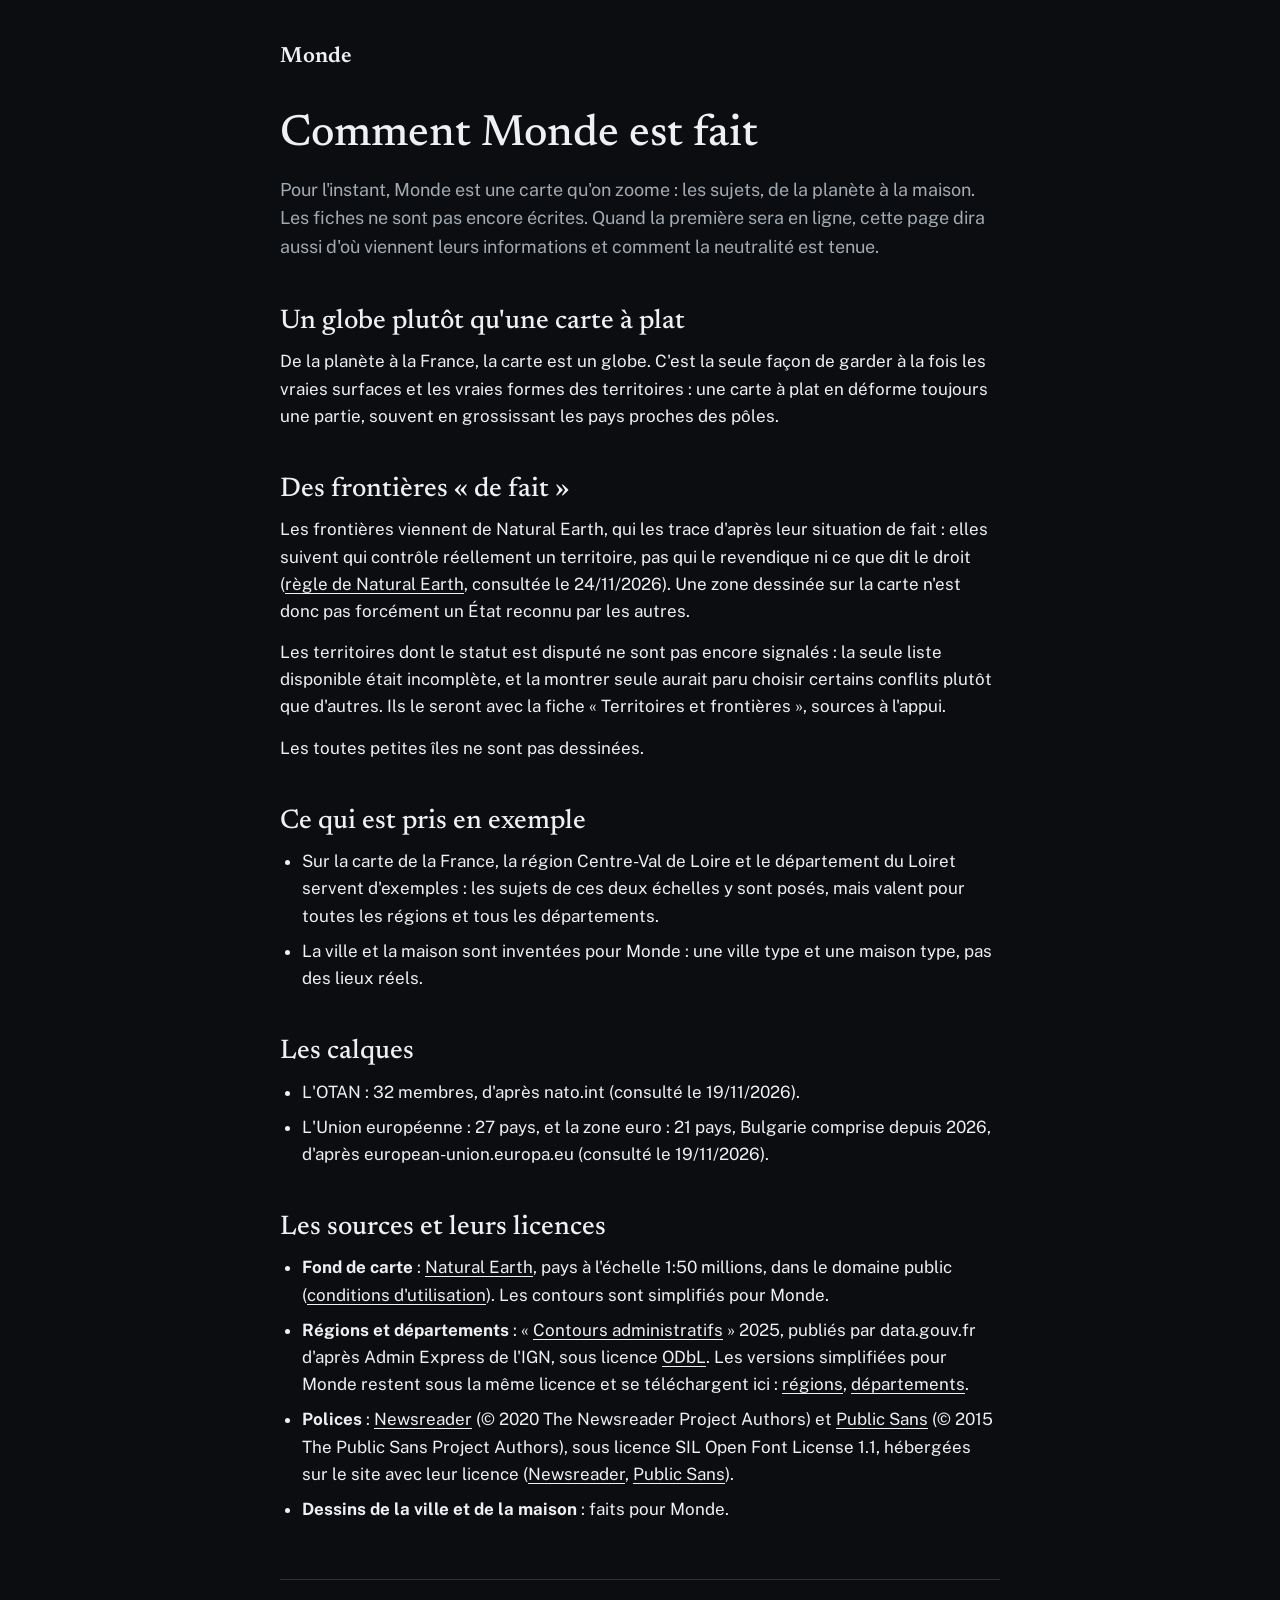
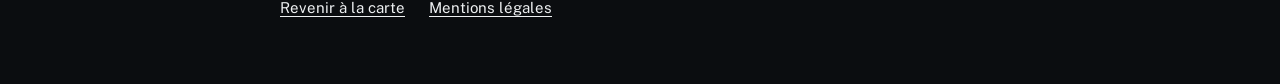
==== comment-monde-est-fait.html @ 024f4465 "Bouton « ? », « Tourner » sous le globe, sans l'encadré de la vue Le « ? » de la barre du haut mène " ====
<!doctype html>
<html lang="fr">
<head>
<meta charset="utf-8">
<meta name="viewport" content="width=device-width, initial-scale=1">
<title>Comment Monde est fait · Monde</title>
<meta name="description" content="D'où viennent les cartes de Monde, ce qu'elles montrent et ce qu'elles ne montrent pas encore, et les licences de leurs sources.">
<link rel="icon" href="site/icone-32.png" sizes="32x32" type="image/png">
<link rel="icon" href="site/icone.svg" type="image/svg+xml">
<link rel="apple-touch-icon" href="site/icone-180.png">
<link rel="stylesheet" href="site/styles.css">
</head>
<body>
<main class="page">
<a class="marque-page" href="./">Monde</a>
<h1>Comment Monde est fait</h1>
<p class="chapeau">Pour l'instant, Monde est une carte qu'on zoome : les sujets, de la planète à la maison. Les fiches ne sont pas encore écrites. Quand la première sera en ligne, cette page dira aussi d'où viennent leurs informations et comment la neutralité est tenue.</p>

<h2>Un globe plutôt qu'une carte à plat</h2>
<p>De la planète à la France, la carte est un globe. C'est la seule façon de garder à la fois les vraies surfaces et les vraies formes des territoires : une carte à plat en déforme toujours une partie, souvent en grossissant les pays proches des pôles.</p>

<h2>Des frontières « de fait »</h2>
<p>Les frontières viennent de Natural Earth, qui les trace d'après leur situation de fait : elles suivent qui contrôle réellement un territoire, pas qui le revendique ni ce que dit le droit (<a href="https://www.naturalearthdata.com/about/disputed-boundaries-policy/">règle de Natural Earth</a>, consultée le 24/11/2026). Une zone dessinée sur la carte n'est donc pas forcément un État reconnu par les autres.</p>
<p>Les territoires dont le statut est disputé ne sont pas encore signalés : la seule liste disponible était incomplète, et la montrer seule aurait paru choisir certains conflits plutôt que d'autres. Ils le seront avec la fiche « Territoires et frontières », sources à l'appui.</p>
<p>Les toutes petites îles ne sont pas dessinées.</p>

<h2>Ce qui est pris en exemple</h2>
<ul>
<li>Sur la carte de la France, la région Centre-Val de Loire et le département du Loiret servent d'exemples : les sujets de ces deux échelles y sont posés, mais valent pour toutes les régions et tous les départements.</li>
<li>La ville et la maison sont inventées pour Monde : une ville type et une maison type, pas des lieux réels.</li>
</ul>

<h2>Les calques</h2>
<ul>
<li>L'OTAN : 32 membres, d'après nato.int (consulté le 19/11/2026).</li>
<li>L'Union européenne : 27 pays, et la zone euro : 21 pays, Bulgarie comprise depuis 2026, d'après european-union.europa.eu (consulté le 19/11/2026).</li>
</ul>

<h2>Les sources et leurs licences</h2>
<ul>
<li><b>Fond de carte</b> : <a href="https://www.naturalearthdata.com/">Natural Earth</a>, pays à l'échelle 1:50 millions, dans le domaine public (<a href="https://www.naturalearthdata.com/about/terms-of-use/">conditions d'utilisation</a>). Les contours sont simplifiés pour Monde.</li>
<li><b>Régions et départements</b> : « <a href="https://www.data.gouv.fr/fr/datasets/contours-administratifs/">Contours administratifs</a> » 2025, publiés par data.gouv.fr d'après Admin Express de l'IGN, sous licence <a href="https://opendatacommons.org/licenses/odbl/1-0/">ODbL</a>. Les versions simplifiées pour Monde restent sous la même licence et se téléchargent ici : <a href="site/donnees/regions.json">régions</a>, <a href="site/donnees/departements.json">départements</a>.</li>
<li><b>Polices</b> : <a href="https://github.com/productiontype/Newsreader">Newsreader</a> (© 2020 The Newsreader Project Authors) et <a href="https://github.com/uswds/public-sans">Public Sans</a> (© 2015 The Public Sans Project Authors), sous licence SIL Open Font License 1.1, hébergées sur le site avec leur licence (<a href="site/polices/OFL-newsreader.txt">Newsreader</a>, <a href="site/polices/OFL-public-sans.txt">Public Sans</a>).</li>
<li><b>Dessins de la ville et de la maison</b> : faits pour Monde.</li>
</ul>

<footer>
<a href="./">Revenir à la carte</a>
<a href="mentions-legales.html">Mentions légales</a>
</footer>
</main>
</body>
</html>
---- site/styles.css ----
/* Monde : charte propre (choisie le 19/11/2026). L'interface en noir et blanc, la couleur vient de la carte.
   Titres en Newsreader, texte en Public Sans. La carte est dessinée sur 1280 x 800, agrandie ou réduite à la fenêtre ;
   la scène, elle, couvre toute la fenêtre (24/11/2026) : les barres collent aux bords et la carte déborde du cadre.
   --dx et --dy (posés par accueil.js) : la marge entre le cadre de 1280 x 800, centré, et les bords de la fenêtre. */

/* Les polices, hébergées dans site/polices/ (licence OFL, outils/site/telecharger-polices.sh) : des polices variables,
   un fichier par alphabet couvre toutes les graisses. Le fichier « latin-ext » ne se charge que si une page en a besoin. */
@font-face { font-family: "Newsreader"; font-style: normal; font-weight: 400 600; font-display: swap;
  src: url("polices/newsreader-latin.woff2") format("woff2");
  unicode-range: U+0000-00FF, U+0131, U+0152-0153, U+02BB-02BC, U+02C6, U+02DA, U+02DC, U+0304, U+0308, U+0329, U+2000-206F, U+20AC, U+2122, U+2191, U+2193, U+2212, U+2215, U+FEFF, U+FFFD; }
@font-face { font-family: "Newsreader"; font-style: normal; font-weight: 400 600; font-display: swap;
  src: url("polices/newsreader-latin-ext.woff2") format("woff2");
  unicode-range: U+0100-02BA, U+02BD-02C5, U+02C7-02CC, U+02CE-02D7, U+02DD-02FF, U+0304, U+0308, U+0329, U+1D00-1DBF, U+1E00-1E9F, U+1EF2-1EFF, U+2020, U+20A0-20AB, U+20AD-20C4, U+2113, U+2C60-2C7F, U+A720-A7FF; }
@font-face { font-family: "Public Sans"; font-style: normal; font-weight: 400 700; font-display: swap;
  src: url("polices/public-sans-latin.woff2") format("woff2");
  unicode-range: U+0000-00FF, U+0131, U+0152-0153, U+02BB-02BC, U+02C6, U+02DA, U+02DC, U+0304, U+0308, U+0329, U+2000-206F, U+20AC, U+2122, U+2191, U+2193, U+2212, U+2215, U+FEFF, U+FFFD; }
@font-face { font-family: "Public Sans"; font-style: normal; font-weight: 400 700; font-display: swap;
  src: url("polices/public-sans-latin-ext.woff2") format("woff2");
  unicode-range: U+0100-02BA, U+02BD-02C5, U+02C7-02CC, U+02CE-02D7, U+02DD-02FF, U+0304, U+0308, U+0329, U+1D00-1DBF, U+1E00-1E9F, U+1EF2-1EFF, U+2020, U+20A0-20AB, U+20AD-20C4, U+2113, U+2C60-2C7F, U+A720-A7FF; }

:root {
  --fond: #0b0d10; --surface: #16191d; --releve: #23272c; --encre: #eef0f2; --encre-2: #a3aab2; --filet: #2c3137;
  --accent: #eef0f2; --choix: #f2d77e;
  --ombre: 0 1px 2px rgb(0 0 0 / .35), 0 8px 22px rgb(0 0 0 / .3);
  --sans: "Public Sans", system-ui, sans-serif; --titre: "Newsreader", Georgia, serif;
  color-scheme: dark;
}
html, body { margin: 0; background: var(--fond); color: var(--encre); font-family: var(--sans); }
a { color: inherit; }
[hidden] { display: none !important; }
:focus-visible { outline: 2px solid var(--choix); outline-offset: 2px; }
.cache-ecran { position: absolute; width: 1px; height: 1px; overflow: hidden; clip-path: inset(50%); white-space: nowrap; }

/* ---- Sans JavaScript : les sujets en liste ---- */
.sommaire { max-width: 760px; margin: 0 auto; padding: 48px 24px 64px; line-height: 1.55; }
.sommaire .marque { font-family: var(--titre); font-size: 22px; font-weight: 600; margin: 0 0 24px; }
.sommaire h1 { font-family: var(--titre); font-weight: 500; font-size: 44px; line-height: 1.1; margin: 0 0 12px; }
.sommaire h2 { font-family: var(--titre); font-weight: 500; font-size: 28px; margin: 40px 0 8px; }
.sommaire header p, .sommaire footer { color: var(--encre-2); }
.sommaire ul { margin: 0; padding-left: 20px; }
.sommaire footer { margin-top: 48px; font-size: 14px; }
.sommaire footer a { color: var(--encre); }
html.carte .sommaire { display: none; }

/* ---- Les pages de texte : « Comment Monde est fait », mentions légales ---- */
.page { max-width: 720px; margin: 0 auto; padding: 40px 24px 64px; line-height: 1.6; font-size: 17px; }
.page .marque-page { display: inline-block; font-family: var(--titre); font-size: 22px; font-weight: 600; text-decoration: none; margin: 0 0 36px; }
.page h1 { font-family: var(--titre); font-weight: 500; font-size: 44px; line-height: 1.1; margin: 0 0 16px; }
.page h2 { font-family: var(--titre); font-weight: 500; font-size: 27px; line-height: 1.2; margin: 44px 0 10px; }
.page p, .page ul { margin: 0 0 14px; }
.page ul { padding-left: 22px; }
.page li { margin-bottom: 8px; }
.page .chapeau { color: var(--encre-2); font-size: 18px; }
.page .petit { color: var(--encre-2); font-size: 15px; }
.page a { text-underline-offset: 3px; }
.page footer { margin-top: 56px; padding-top: 16px; border-top: 1px solid var(--filet); display: flex; gap: 24px; flex-wrap: wrap; font-size: 15px; }

/* « ? » au bout de la barre du haut, et son petit menu : « Comment Monde est fait », mentions légales */
.aide-boite { position: relative; display: flex; }
.cap .aide { width: 38px; padding: 0; justify-content: center; font-size: 16px; font-weight: 700; }
.menu-aide { position: absolute; top: calc(100% + 12px); right: -5px; width: max-content; display: flex; flex-direction: column; gap: 2px; padding: 6px; background: var(--surface); border-radius: 12px; box-shadow: var(--ombre); }
html.carte, html.carte body { height: 100%; overflow: hidden; }

/* ---- La scène ---- */
.scene { position: fixed; left: 50%; top: 50%; width: var(--w, 1280px); height: var(--h, 800px); overflow: hidden; background: var(--fond);
  transform: translate(-50%, -50%) scale(var(--s, 1)); }
/* un palier : le cadre de 1280 x 800 au centre de la scène ; ce qui doit coller aux bords retire --dx ou --dy */
.couche { position: absolute; left: var(--dx, 0px); top: var(--dy, 0px); width: 1280px; height: 800px; transform-origin: 50% 50%; }
.scene button { font-family: var(--sans); }
.scene svg.carte { position: absolute; left: 0; top: 0; width: 1280px; height: 800px; overflow: visible; }
.scene svg.carte.glisse { cursor: grab; touch-action: none; user-select: none; }
.scene svg.carte.glisse:active { cursor: grabbing; }
.chargement { position: absolute; left: 50%; top: 50%; transform: translate(-50%, -50%); color: var(--encre-2); font-size: 14px; }
.titre-scene { position: absolute; left: 0; right: 0; bottom: 32px; display: flex; flex-direction: column; align-items: center; gap: 8px; pointer-events: none; }
.titre-scene h1 { margin: 0; font-family: var(--titre); font-size: 52px; line-height: 1; font-weight: 500; letter-spacing: -0.01em; }
.titre-scene p { margin: 0; font-size: 14px; color: var(--encre-2); }

/* Le haut de l'écran */
.cap { position: absolute; top: 18px; width: max-content; display: flex; gap: 2px; align-items: center; padding: 5px; background: var(--surface); border-radius: 12px; box-shadow: var(--ombre); z-index: 5; }
.cap a, .cap button, .cap span { display: inline-flex; align-items: center; min-height: 38px; padding: 0 13px; white-space: nowrap; border: 0; border-radius: 8px; background: none; color: var(--encre); font-size: 14px; text-decoration: none; cursor: pointer; }
.cap a:hover, .cap button:hover { background: var(--releve); }
.cap .logo { font-family: var(--titre); font-size: 21px; font-weight: 600; }
.capbtn { position: absolute; top: 18px; right: 24px; min-height: 48px; padding: 0 16px; border: 0; border-radius: 12px; background: var(--surface); color: var(--encre); font-size: 14px; font-weight: 600; box-shadow: var(--ombre); cursor: pointer; z-index: 5; }
.capbtn:hover { background: var(--releve); }

/* La réglette des échelles */
.ech { position: absolute; left: 24px; top: 50%; transform: translateY(-50%); background: var(--surface); border-radius: 12px; padding: 10px; display: flex; flex-direction: column; gap: 6px; box-shadow: var(--ombre); z-index: 5; }
.zb { width: 44px; height: 44px; border-radius: 8px; border: 1px solid var(--filet); background: var(--releve); color: var(--encre); font-size: 22px; font-weight: 600; cursor: pointer; }
.zb:disabled { opacity: .35; cursor: default; }
.rail { position: relative; display: flex; flex-direction: column; padding: 4px 0; }
.rail::before { content: ""; position: absolute; left: 21px; top: 18px; bottom: 18px; width: 1px; background: var(--encre-2); }
.st { position: relative; display: flex; align-items: center; gap: 12px; min-height: 38px; padding-right: 10px; font-size: 14px; text-decoration: none; color: var(--encre-2); }
.st:hover { color: var(--encre); }
.st .o { width: 9px; height: 9px; border-radius: 50%; border: 1.5px solid var(--encre-2); background: var(--surface); margin-left: 16px; box-sizing: content-box; }
.st.on { color: var(--encre); font-weight: 700; }
.st.on .o { background: var(--accent); border-color: var(--accent); box-shadow: 0 0 0 4px rgb(238 240 242 / .18); }

/* Les étiquettes posées sur la carte */
.pin { position: absolute; display: flex; align-items: center; gap: 8px; min-height: 44px; padding: 0; border: 0; background: none; color: var(--encre); text-decoration: none; transform: translate(-8px, -50%); transition: opacity .15s; cursor: pointer; }
.pin .pt { width: 16px; height: 16px; border-radius: 50%; background: var(--encre); border: 4px solid var(--fond); box-sizing: border-box; flex: none; }
.pin .lb { padding: 6px 11px; border-radius: 8px; background: rgb(11 13 16 / .86); font-size: 14px; font-weight: 600; white-space: nowrap; }
.pin.gauche { flex-direction: row-reverse; transform: translate(calc(-100% + 8px), -50%); }
.pin.actif .lb { background: var(--choix); color: #14171b; }
.pin.petit { gap: 6px; transform: translate(-7px, -50%); }
.pin.petit.gauche { transform: translate(calc(-100% + 7px), -50%); }
.pin.petit .pt { width: 14px; height: 14px; border-width: 3px; }
.pin.petit .lb { padding: 5px 9px; font-size: 13.5px; }
/* les mots « Région » et « Département » posés sur les exemples, sans point, dans la couleur de leur zone */
.marque { position: absolute; transform: translate(-50%, -50%); min-height: 32px; padding: 0 12px; border: 1.5px solid #14171b; border-radius: 8px; color: #14171b; font-size: 14px; font-weight: 700; white-space: nowrap; box-shadow: 0 2px 8px rgb(0 0 0 / .35); cursor: pointer; transition: opacity .15s; }
.marque-region { background: #b9c8cf; }
.marque-departement { background: #e2d39f; }
.marque:hover { filter: brightness(1.08); }
.orb { position: absolute; display: flex; align-items: center; gap: 10px; min-height: 40px; padding: 0; border: 0; background: none; color: var(--encre); font-size: 14.5px; text-decoration: none; cursor: pointer; }
.orb .pt { width: 24px; height: 1px; background: var(--encre-2); flex: none; }
.orb .lb { padding: 6px 0; white-space: nowrap; }
.orb:hover .lb { text-decoration: underline; text-underline-offset: 4px; }
.orb.droite { flex-direction: row-reverse; transform: translateX(-100%); }
.bulle { position: absolute; padding: 6px 10px; border-radius: 8px; background: var(--surface); color: var(--encre); font-size: 13.5px; font-weight: 600; white-space: nowrap; pointer-events: none; box-shadow: var(--ombre); }

/* La carte d'un pays, d'un lieu ou d'un objet */
.fiche { position: absolute; width: 270px; box-sizing: border-box; background: var(--surface); border-radius: 12px; padding: 14px 16px 12px; box-shadow: var(--ombre); display: flex; flex-direction: column; gap: 6px; font-size: 14px; line-height: 1.45; z-index: 3; }
.fiche .t { font-family: var(--titre); font-size: 21px; font-weight: 600; padding-right: 36px; line-height: 1.2; }
.fiche .petit { color: var(--encre-2); font-size: 13px; }
.lien { display: block; width: 100%; padding: 7px 0; border: 0; border-top: 1px solid var(--filet); background: none; color: var(--encre); font-size: 14px; font-weight: 600; line-height: 1.4; text-align: left; text-decoration: none; cursor: pointer; }
.lien:hover { text-decoration: underline; text-underline-offset: 3px; }
.fermer { position: absolute; top: 4px; right: 4px; width: 44px; height: 44px; border: 0; background: none; color: var(--encre-2); display: inline-flex; align-items: center; justify-content: center; cursor: pointer; }
.fermer:hover { color: var(--encre); }

/* Les boîtes du bas et des côtés */
.bas { position: absolute; left: calc(214px - var(--dx, 0px)); bottom: calc(22px - var(--dy, 0px)); max-width: 330px; display: flex; flex-direction: column; gap: 12px; z-index: 2; }
.bas.haut { bottom: auto; top: calc(84px - var(--dy, 0px)); max-width: 440px; background: rgb(22 25 29 / .92); padding: 14px 16px; border-radius: 12px; box-shadow: var(--ombre); }
.calques { display: flex; gap: 8px; flex-wrap: wrap; align-items: center; font-size: 14px; }
.calques button { min-height: 40px; padding: 0 14px; border-radius: 8px; border: 1px solid var(--filet); background: var(--surface); color: var(--encre); font-size: 14px; cursor: pointer; }
.calques button.on { background: var(--encre); border-color: var(--encre); color: var(--fond); font-weight: 600; }
.calques .ensuite { color: var(--encre-2); }
.legende { display: flex; flex-direction: column; gap: 8px; font-size: 13px; color: var(--encre-2); }
.legende span { display: inline-flex; align-items: center; gap: 8px; }
.vue { position: absolute; right: calc(24px - var(--dx, 0px)); bottom: calc(24px - var(--dy, 0px)); width: 250px; margin: 0; font-size: 13px; line-height: 1.5; color: var(--encre-2); z-index: 2; }
.vue.boite { background: rgb(22 25 29 / .92); padding: 12px 14px; border-radius: 12px; box-shadow: var(--ombre); }
.vue p { margin: 0; }
.vue .source { font-size: 12px; }
.vue .legende { margin-bottom: 12px; padding-bottom: 12px; border-bottom: 1px solid var(--filet); }
.vue b, .boite-plan b { color: var(--encre); }
/* « Tourner » : centré sous le globe (left et top posés par globe.js) */
.tour { position: absolute; transform: translateX(-50%); display: flex; gap: 4px; align-items: center; padding: 4px; background: var(--surface); border-radius: 10px; box-shadow: var(--ombre); z-index: 2; }
.tour span { font-size: 12.5px; color: var(--encre-2); padding: 0 4px 0 6px; }
.tour svg { width: 16px; height: 16px; }
.tour button { width: 32px; height: 32px; border-radius: 7px; border: 1px solid var(--filet); background: var(--releve); color: var(--encre); display: inline-flex; align-items: center; justify-content: center; padding: 0; cursor: pointer; }
.om { position: absolute; left: calc(196px - var(--dx, 0px)); bottom: calc(22px - var(--dy, 0px)); width: 470px; box-sizing: border-box; background: rgb(22 25 29 / .94); padding: 14px 16px; border-radius: 12px; box-shadow: var(--ombre); display: flex; flex-direction: column; gap: 10px; z-index: 3; }
.om .t { font-family: var(--titre); font-size: 19px; font-weight: 600; }
.om-grille { display: grid; grid-template-columns: repeat(3, 1fr); gap: 6px; }
.om button { min-height: 40px; padding: 0 10px; border-radius: 8px; border: 1px solid var(--filet); background: var(--releve); color: var(--encre); font-size: 13px; text-align: left; cursor: pointer; }
.boite-plan { position: absolute; box-sizing: border-box; background: rgb(22 25 29 / .92); padding: 14px 16px; border-radius: 12px; box-shadow: var(--ombre); display: flex; flex-direction: column; gap: 6px; font-size: 13px; line-height: 1.5; color: var(--encre-2); z-index: 2; }
.boite-plan .t { font-family: var(--titre); font-size: 19px; font-weight: 600; }

/* Les panneaux : la liste des sujets d'une échelle, une fiche */
.pan { position: absolute; right: 24px; top: 78px; width: 320px; max-height: calc(100% - 102px); overflow: auto; background: var(--surface); border-radius: 12px; padding: 20px; box-sizing: border-box; display: flex; flex-direction: column; box-shadow: var(--ombre); z-index: 6; }
.pan .petit { font-size: 13px; color: var(--encre-2); }
.pan .t { font-family: var(--titre); font-size: 26px; font-weight: 500; margin: 2px 0 10px; }
.pan .lien { font-size: 14.5px; font-weight: 400; padding: 7px 0; }
.panneau { position: absolute; right: 24px; top: 78px; bottom: 24px; width: 440px; overflow: auto; background: var(--surface); border-radius: 12px; padding: 28px 28px 24px; box-sizing: border-box; box-shadow: var(--ombre); z-index: 7; display: flex; flex-direction: column; gap: 12px; line-height: 1.55; }
.panneau .petit { font-size: 13px; color: var(--encre-2); }
.panneau h2 { margin: 0; padding-right: 36px; font-family: var(--titre); font-size: 32px; line-height: 1.15; font-weight: 500; }
.panneau p { margin: 0; color: var(--encre-2); }
.panneau .retour { align-self: flex-start; min-height: 40px; padding: 0 12px; border: 1px solid var(--filet); border-radius: 8px; background: var(--releve); color: var(--encre); font-size: 14px; cursor: pointer; }

/* La carte des pays (paliers du monde au département) */
.pays { fill: #a9b08c; stroke: #6c7355; stroke-width: .6; stroke-linejoin: round; cursor: pointer; }
.pays:hover { fill: #c4caa6; }
.pays.membre { fill: #9db8c9; }
.pays.membre:hover { fill: #b6cad7; }
.pays.glace { fill: #e3e7ea; stroke: #aeb6bc; }
.pays.glace:hover { fill: #f2f4f5; }
.pays.choisi, .pays.choisi:hover { fill: #e2d39f; }
.pays.socle { stroke: #a9b08c; stroke-width: 8; pointer-events: none; }
/* La France : les départements en trait fin, les régions en trait épais ; la région et le département pris en exemple */
.zone { fill: #c9cdab; stroke: #7d8466; stroke-width: .7; stroke-linejoin: round; cursor: pointer; }
.zone:hover { fill: #dde0c4; }
.zone.dans-exemple { fill: #b9c8cf; }
.zone.dans-exemple:hover { fill: #cbd7dc; }
.zone.exemple { fill: #e2d39f; }
.zone.exemple:hover { fill: #ecdfb2; }
.zone.choisi, .zone.choisi:hover { fill: #f0dc95; }
.region { fill: none; stroke: #3d4230; stroke-width: 2.2; stroke-linejoin: round; pointer-events: none; }
.region.exemple { stroke: #14171b; stroke-width: 3; }
.trait-choisi { fill: none; stroke: #ffffff; stroke-width: 1.8; stroke-linejoin: round; pointer-events: none; }

/* La ville et la maison */
.lieu { fill: var(--choix); fill-opacity: 0; stroke: none; cursor: pointer; pointer-events: all; }
.lieu:hover { fill-opacity: .25; }
.lieu.choisi { fill-opacity: .4; stroke: var(--choix); stroke-width: 2.5; }
.lieu.batiment { fill: #e6dfc0; fill-opacity: 1; stroke: #14171b; stroke-width: 1.5; }
.lieu.batiment:hover { fill: #fff6d8; }
.lieu.batiment.choisi { fill: var(--choix); }

@media (prefers-reduced-motion: reduce) {
  .pin { transition: none; }
}
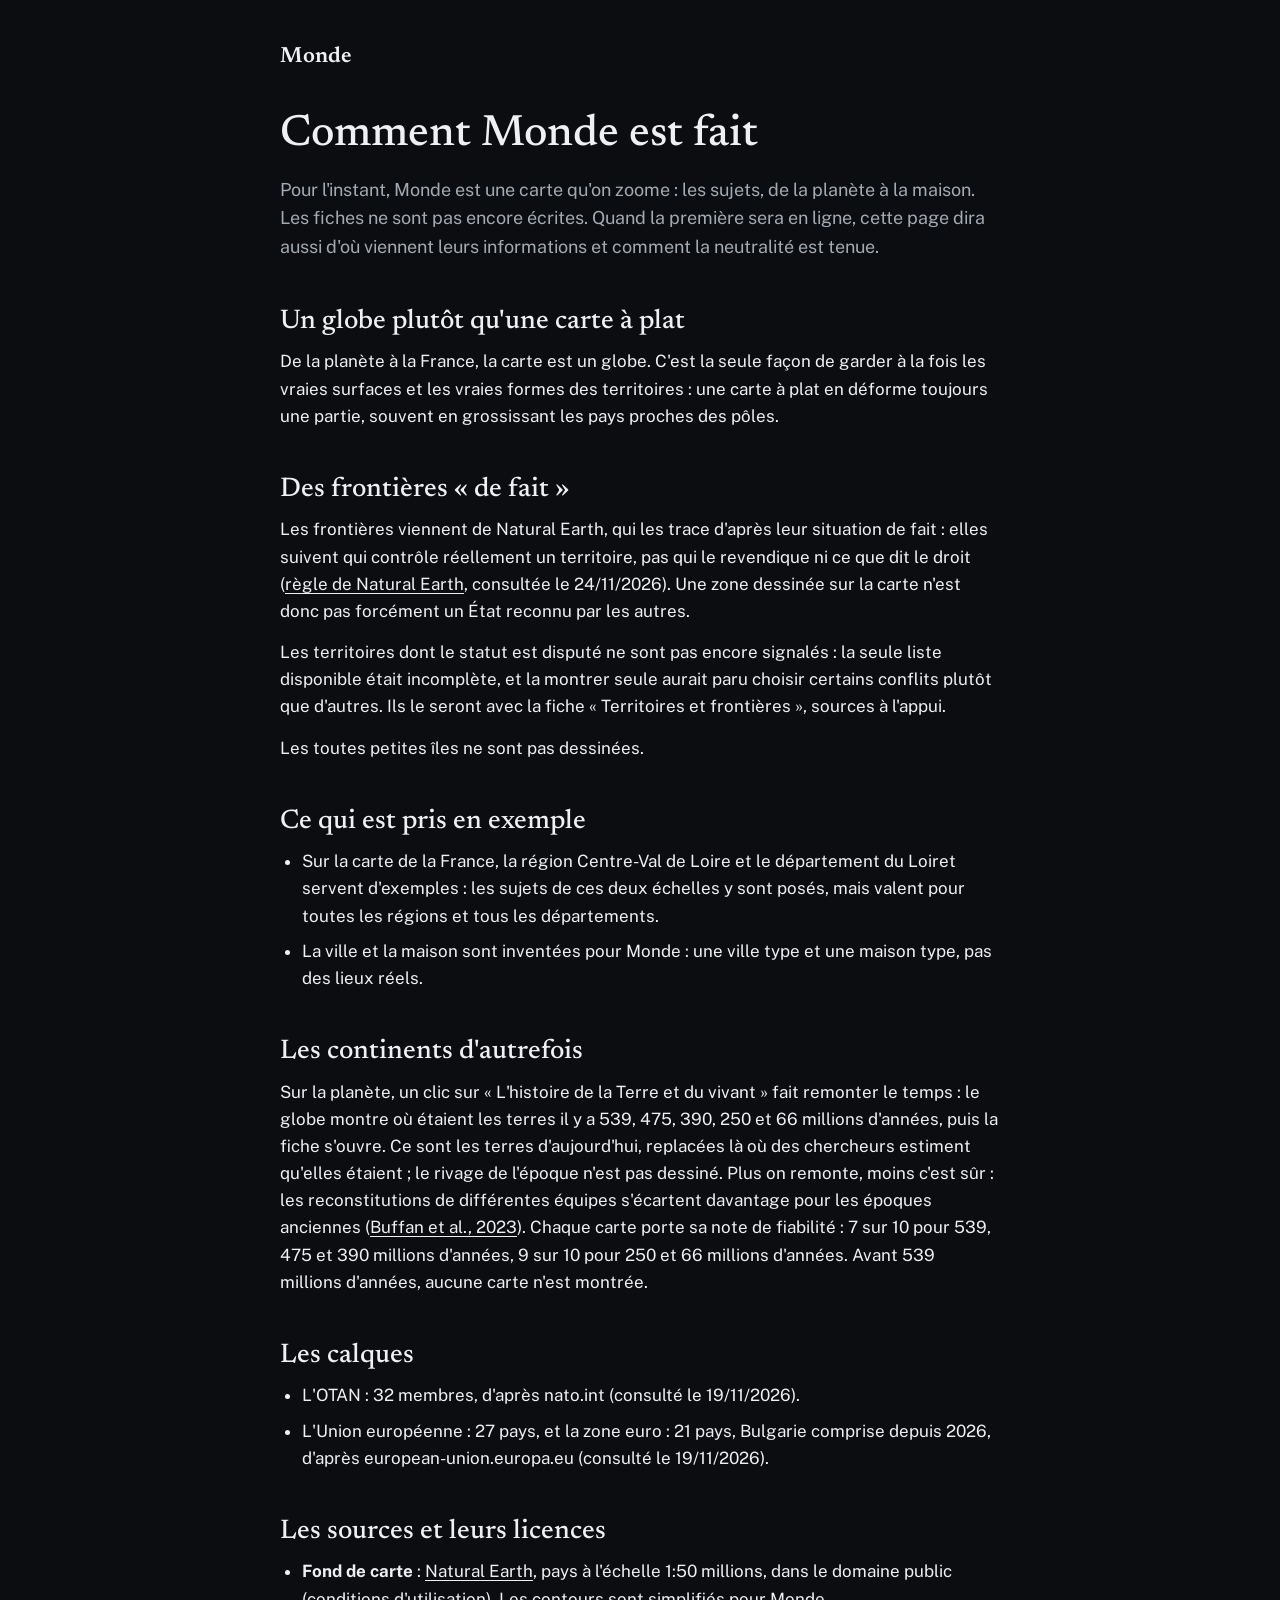
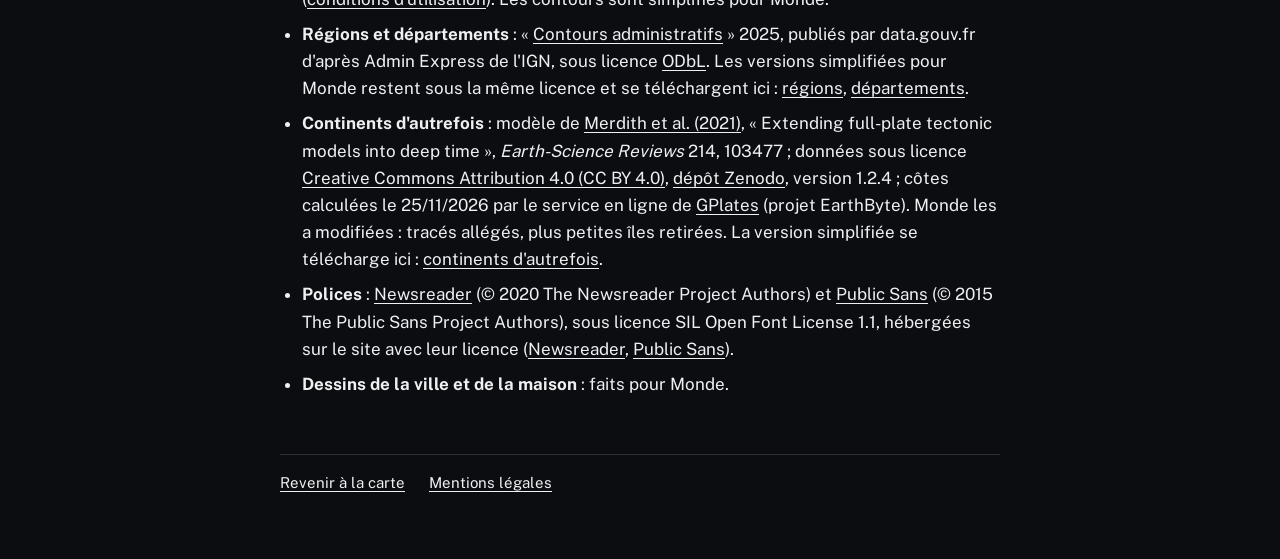
==== commit 9d9fe689: "Planète : le voyage dans le temps avant la fiche « L'histoire de la Terre et du vivant » Un clic sur" ====
--- a/comment-monde-est-fait.html
+++ b/comment-monde-est-fait.html
@@ -30,6 +30,9 @@
 <li>La ville et la maison sont inventées pour Monde : une ville type et une maison type, pas des lieux réels.</li>
 </ul>
 
+<h2>Les continents d'autrefois</h2>
+<p>Sur la planète, un clic sur « L'histoire de la Terre et du vivant » fait remonter le temps : le globe montre où étaient les terres il y a 539, 475, 390, 250 et 66 millions d'années, puis la fiche s'ouvre. Ce sont les terres d'aujourd'hui, replacées là où des chercheurs estiment qu'elles étaient ; le rivage de l'époque n'est pas dessiné. Plus on remonte, moins c'est sûr : les reconstitutions de différentes équipes s'écartent davantage pour les époques anciennes (<a href="https://doi.org/10.1111/2041-210X.14204">Buffan et al., 2023</a>). Chaque carte porte sa note de fiabilité : 7 sur 10 pour 539, 475 et 390 millions d'années, 9 sur 10 pour 250 et 66 millions d'années. Avant 539 millions d'années, aucune carte n'est montrée.</p>
+
 <h2>Les calques</h2>
 <ul>
 <li>L'OTAN : 32 membres, d'après nato.int (consulté le 19/11/2026).</li>
@@ -40,6 +43,7 @@
 <ul>
 <li><b>Fond de carte</b> : <a href="https://www.naturalearthdata.com/">Natural Earth</a>, pays à l'échelle 1:50 millions, dans le domaine public (<a href="https://www.naturalearthdata.com/about/terms-of-use/">conditions d'utilisation</a>). Les contours sont simplifiés pour Monde.</li>
 <li><b>Régions et départements</b> : « <a href="https://www.data.gouv.fr/fr/datasets/contours-administratifs/">Contours administratifs</a> » 2025, publiés par data.gouv.fr d'après Admin Express de l'IGN, sous licence <a href="https://opendatacommons.org/licenses/odbl/1-0/">ODbL</a>. Les versions simplifiées pour Monde restent sous la même licence et se téléchargent ici : <a href="site/donnees/regions.json">régions</a>, <a href="site/donnees/departements.json">départements</a>.</li>
+<li><b>Continents d'autrefois</b> : modèle de <a href="https://doi.org/10.1016/j.earscirev.2020.103477">Merdith et al. (2021)</a>, « Extending full-plate tectonic models into deep time », <i>Earth-Science Reviews</i> 214, 103477 ; données sous licence <a href="https://creativecommons.org/licenses/by/4.0/deed.fr">Creative Commons Attribution 4.0 (CC BY 4.0)</a>, <a href="https://doi.org/10.5281/zenodo.13635864">dépôt Zenodo</a>, version 1.2.4 ; côtes calculées le 25/11/2026 par le service en ligne de <a href="https://www.gplates.org/">GPlates</a> (projet EarthByte). Monde les a modifiées : tracés allégés, plus petites îles retirées. La version simplifiée se télécharge ici : <a href="site/donnees/epoques.json">continents d'autrefois</a>.</li>
 <li><b>Polices</b> : <a href="https://github.com/productiontype/Newsreader">Newsreader</a> (© 2020 The Newsreader Project Authors) et <a href="https://github.com/uswds/public-sans">Public Sans</a> (© 2015 The Public Sans Project Authors), sous licence SIL Open Font License 1.1, hébergées sur le site avec leur licence (<a href="site/polices/OFL-newsreader.txt">Newsreader</a>, <a href="site/polices/OFL-public-sans.txt">Public Sans</a>).</li>
 <li><b>Dessins de la ville et de la maison</b> : faits pour Monde.</li>
 </ul>
--- a/site/styles.css
+++ b/site/styles.css
@@ -40,6 +40,8 @@
 .sommaire ul { margin: 0; padding-left: 20px; }
 .sommaire footer { margin-top: 48px; font-size: 14px; }
 .sommaire footer a { color: var(--encre); }
+/* un palier dont tous les sujets sont cachés (hidden dans index.html) disparaît aussi de la liste sans JavaScript */
+.sommaire section:not(:has(li:not([hidden]))) { display: none; }
 html.carte .sommaire { display: none; }
 
 /* ---- Les pages de texte : « Comment Monde est fait », mentions légales ---- */
@@ -74,6 +76,15 @@
 .titre-scene { position: absolute; left: 0; right: 0; bottom: 32px; display: flex; flex-direction: column; align-items: center; gap: 8px; pointer-events: none; }
 .titre-scene h1 { margin: 0; font-family: var(--titre); font-size: 52px; line-height: 1; font-weight: 500; letter-spacing: -0.01em; }
 .titre-scene p { margin: 0; font-size: 14px; color: var(--encre-2); }
+/* Le voyage dans le temps de la planète (globe.js, voyager) : les sujets et le titre s'effacent, l'horloge arrive à droite */
+.couche.en-voyage .orb, .couche.en-voyage .titre-scene { opacity: 0; pointer-events: none; transition: opacity .4s; }
+.voyage { position: absolute; left: 900px; top: 228px; width: 280px; display: flex; flex-direction: column; align-items: center; gap: 6px; text-align: center; pointer-events: none; animation: apparait .5s both; }
+.voyage svg { width: 200px; height: 200px; }
+.voyage-titre { font-size: 13px; color: var(--encre-2); }
+.voyage .quand { font-family: var(--titre); font-size: 26px; font-weight: 500; line-height: 1.15; }
+.voyage .heure { font-size: 14px; color: var(--encre-2); }
+.voyage-source { position: absolute; left: 260px; right: 260px; bottom: 34px; margin: 0; text-align: center; font-size: 13px; line-height: 1.5; color: var(--encre-2); pointer-events: none; animation: apparait .5s both; }
+@keyframes apparait { from { opacity: 0; } }
 
 /* Le haut de l'écran */
 .cap { position: absolute; top: 18px; width: max-content; display: flex; gap: 2px; align-items: center; padding: 5px; background: var(--surface); border-radius: 12px; box-shadow: var(--ombre); z-index: 5; }
@@ -141,11 +152,6 @@
 .vue .source { font-size: 12px; }
 .vue .legende { margin-bottom: 12px; padding-bottom: 12px; border-bottom: 1px solid var(--filet); }
 .vue b, .boite-plan b { color: var(--encre); }
-/* « Tourner » : centré sous le globe (left et top posés par globe.js) */
-.tour { position: absolute; transform: translateX(-50%); display: flex; gap: 4px; align-items: center; padding: 4px; background: var(--surface); border-radius: 10px; box-shadow: var(--ombre); z-index: 2; }
-.tour span { font-size: 12.5px; color: var(--encre-2); padding: 0 4px 0 6px; }
-.tour svg { width: 16px; height: 16px; }
-.tour button { width: 32px; height: 32px; border-radius: 7px; border: 1px solid var(--filet); background: var(--releve); color: var(--encre); display: inline-flex; align-items: center; justify-content: center; padding: 0; cursor: pointer; }
 .om { position: absolute; left: calc(196px - var(--dx, 0px)); bottom: calc(22px - var(--dy, 0px)); width: 470px; box-sizing: border-box; background: rgb(22 25 29 / .94); padding: 14px 16px; border-radius: 12px; box-shadow: var(--ombre); display: flex; flex-direction: column; gap: 10px; z-index: 3; }
 .om .t { font-family: var(--titre); font-size: 19px; font-weight: 600; }
 .om-grille { display: grid; grid-template-columns: repeat(3, 1fr); gap: 6px; }
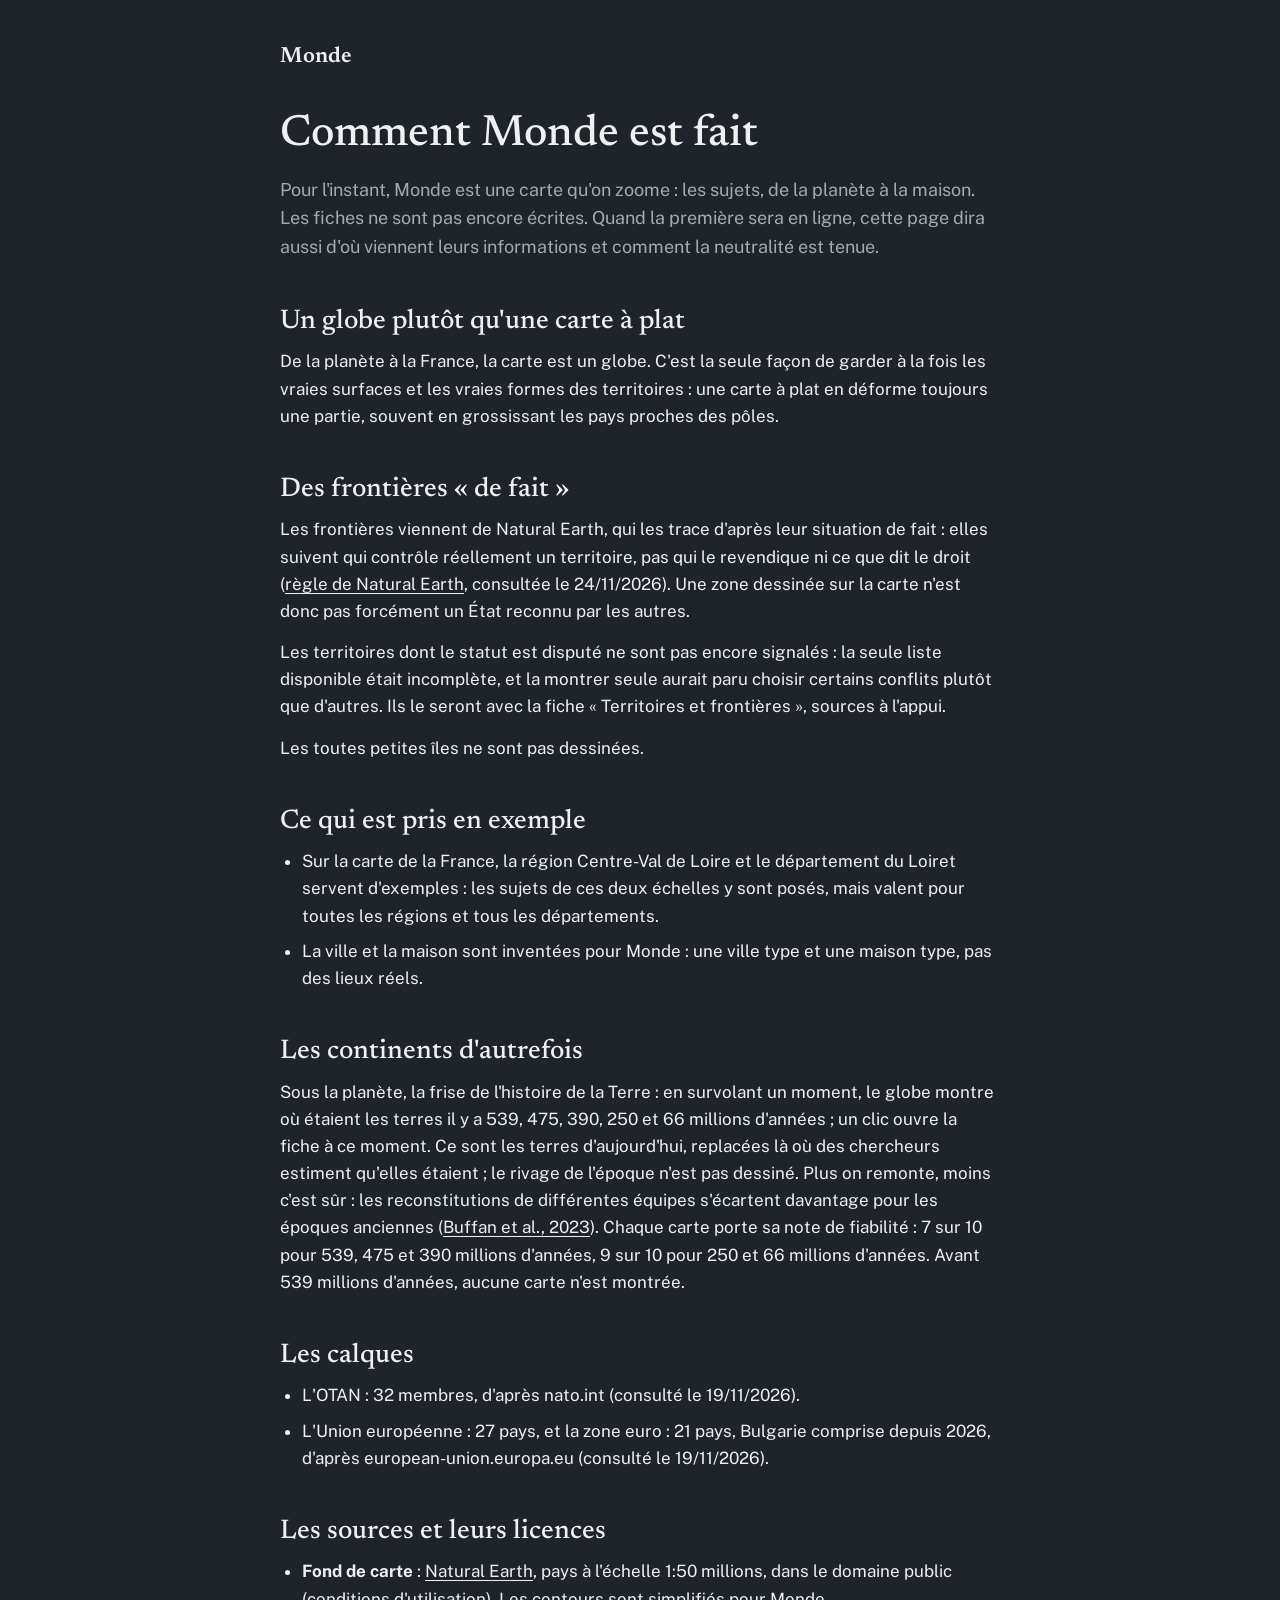
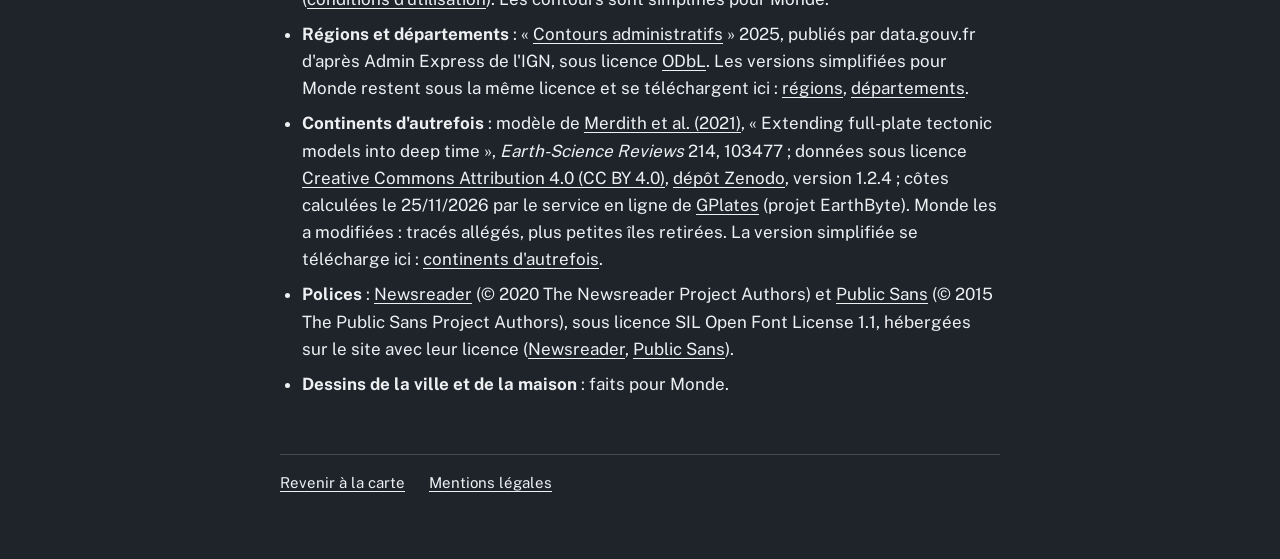
==== commit 75c35c6f: "Planète : une frise sous le globe à la place de l'horloge, et une carte épurée La frise de l'histoir" ====
--- a/comment-monde-est-fait.html
+++ b/comment-monde-est-fait.html
@@ -31,7 +31,7 @@
 </ul>
 
 <h2>Les continents d'autrefois</h2>
-<p>Sur la planète, un clic sur « L'histoire de la Terre et du vivant » fait remonter le temps : le globe montre où étaient les terres il y a 539, 475, 390, 250 et 66 millions d'années, puis la fiche s'ouvre. Ce sont les terres d'aujourd'hui, replacées là où des chercheurs estiment qu'elles étaient ; le rivage de l'époque n'est pas dessiné. Plus on remonte, moins c'est sûr : les reconstitutions de différentes équipes s'écartent davantage pour les époques anciennes (<a href="https://doi.org/10.1111/2041-210X.14204">Buffan et al., 2023</a>). Chaque carte porte sa note de fiabilité : 7 sur 10 pour 539, 475 et 390 millions d'années, 9 sur 10 pour 250 et 66 millions d'années. Avant 539 millions d'années, aucune carte n'est montrée.</p>
+<p>Sous la planète, la frise de l'histoire de la Terre : en survolant un moment, le globe montre où étaient les terres il y a 539, 475, 390, 250 et 66 millions d'années ; un clic ouvre la fiche à ce moment. Ce sont les terres d'aujourd'hui, replacées là où des chercheurs estiment qu'elles étaient ; le rivage de l'époque n'est pas dessiné. Plus on remonte, moins c'est sûr : les reconstitutions de différentes équipes s'écartent davantage pour les époques anciennes (<a href="https://doi.org/10.1111/2041-210X.14204">Buffan et al., 2023</a>). Chaque carte porte sa note de fiabilité : 7 sur 10 pour 539, 475 et 390 millions d'années, 9 sur 10 pour 250 et 66 millions d'années. Avant 539 millions d'années, aucune carte n'est montrée.</p>
 
 <h2>Les calques</h2>
 <ul>
--- a/site/styles.css
+++ b/site/styles.css
@@ -19,7 +19,7 @@
   unicode-range: U+0100-02BA, U+02BD-02C5, U+02C7-02CC, U+02CE-02D7, U+02DD-02FF, U+0304, U+0308, U+0329, U+1D00-1DBF, U+1E00-1E9F, U+1EF2-1EFF, U+2020, U+20A0-20AB, U+20AD-20C4, U+2113, U+2C60-2C7F, U+A720-A7FF; }
 
 :root {
-  --fond: #0b0d10; --surface: #16191d; --releve: #23272c; --encre: #eef0f2; --encre-2: #a3aab2; --filet: #2c3137;
+  --fond: #1f242b; --surface: #2b3139; --releve: #363d46; --encre: #eef0f2; --encre-2: #a3aab2; --filet: #434b55;
   --accent: #eef0f2; --choix: #f2d77e;
   --ombre: 0 1px 2px rgb(0 0 0 / .35), 0 8px 22px rgb(0 0 0 / .3);
   --sans: "Public Sans", system-ui, sans-serif; --titre: "Newsreader", Georgia, serif;
@@ -76,15 +76,20 @@
 .titre-scene { position: absolute; left: 0; right: 0; bottom: 32px; display: flex; flex-direction: column; align-items: center; gap: 8px; pointer-events: none; }
 .titre-scene h1 { margin: 0; font-family: var(--titre); font-size: 52px; line-height: 1; font-weight: 500; letter-spacing: -0.01em; }
 .titre-scene p { margin: 0; font-size: 14px; color: var(--encre-2); }
-/* Le voyage dans le temps de la planète (globe.js, voyager) : les sujets et le titre s'effacent, l'horloge arrive à droite */
-.couche.en-voyage .orb, .couche.en-voyage .titre-scene { opacity: 0; pointer-events: none; transition: opacity .4s; }
-.voyage { position: absolute; left: 900px; top: 228px; width: 280px; display: flex; flex-direction: column; align-items: center; gap: 6px; text-align: center; pointer-events: none; animation: apparait .5s both; }
-.voyage svg { width: 200px; height: 200px; }
-.voyage-titre { font-size: 13px; color: var(--encre-2); }
-.voyage .quand { font-family: var(--titre); font-size: 26px; font-weight: 500; line-height: 1.15; }
-.voyage .heure { font-size: 14px; color: var(--encre-2); }
-.voyage-source { position: absolute; left: 260px; right: 260px; bottom: 34px; margin: 0; text-align: center; font-size: 13px; line-height: 1.5; color: var(--encre-2); pointer-events: none; animation: apparait .5s both; }
-@keyframes apparait { from { opacity: 0; } }
+.titre-scene { transition: opacity .8s; }
+.titre-scene.parti { opacity: 0; }
+/* La frise de l'histoire de la Terre, sous le globe de la planète (globe.js, construireFrise) */
+.frise { position: absolute; height: 44px; }
+.frise::before { content: ""; position: absolute; left: 0; right: 0; top: 14px; height: 2px; border-radius: 1px; background: var(--filet); }
+.frise-pt { position: absolute; top: 15px; width: 26px; height: 26px; transform: translate(-50%, -50%); border-radius: 50%; }
+.frise-pt::after { content: ""; position: absolute; left: 50%; top: 50%; width: 10px; height: 10px; transform: translate(-50%, -50%); border-radius: 50%; background: var(--encre); border: 3px solid var(--fond); transition: width .15s, height .15s, background .15s; }
+.frise-pt:hover::after, .frise-pt:focus-visible::after { width: 14px; height: 14px; background: var(--choix); }
+.frise-pt:focus-visible { outline-offset: -2px; }
+.frise-bout { position: absolute; top: 28px; font-size: 12px; color: var(--encre-2); white-space: nowrap; left: 0; transform: translateX(-12px); }
+.frise-bout.droite { left: auto; right: 0; transform: translateX(12px); }
+.frise-bulle { position: absolute; z-index: 4; width: max-content; max-width: 320px; transform: translate(-50%, calc(-100% - 6px)); display: flex; flex-direction: column; gap: 3px; padding: 10px 13px; border-radius: 10px; background: var(--surface); box-shadow: var(--ombre); font-size: 13px; line-height: 1.4; pointer-events: none; }
+.frise-bulle b { font-size: 14px; }
+.frise-bulle .petit { color: var(--encre-2); font-size: 12px; }
 
 /* Le haut de l'écran */
 .cap { position: absolute; top: 18px; width: max-content; display: flex; gap: 2px; align-items: center; padding: 5px; background: var(--surface); border-radius: 12px; box-shadow: var(--ombre); z-index: 5; }
@@ -109,7 +114,7 @@
 /* Les étiquettes posées sur la carte */
 .pin { position: absolute; display: flex; align-items: center; gap: 8px; min-height: 44px; padding: 0; border: 0; background: none; color: var(--encre); text-decoration: none; transform: translate(-8px, -50%); transition: opacity .15s; cursor: pointer; }
 .pin .pt { width: 16px; height: 16px; border-radius: 50%; background: var(--encre); border: 4px solid var(--fond); box-sizing: border-box; flex: none; }
-.pin .lb { padding: 6px 11px; border-radius: 8px; background: rgb(11 13 16 / .86); font-size: 14px; font-weight: 600; white-space: nowrap; }
+.pin .lb { padding: 6px 11px; border-radius: 8px; background: rgb(31 36 43 / .88); font-size: 14px; font-weight: 600; white-space: nowrap; }
 .pin.gauche { flex-direction: row-reverse; transform: translate(calc(-100% + 8px), -50%); }
 .pin.actif .lb { background: var(--choix); color: #14171b; }
 .pin.petit { gap: 6px; transform: translate(-7px, -50%); }
@@ -139,7 +144,7 @@
 
 /* Les boîtes du bas et des côtés */
 .bas { position: absolute; left: calc(214px - var(--dx, 0px)); bottom: calc(22px - var(--dy, 0px)); max-width: 330px; display: flex; flex-direction: column; gap: 12px; z-index: 2; }
-.bas.haut { bottom: auto; top: calc(84px - var(--dy, 0px)); max-width: 440px; background: rgb(22 25 29 / .92); padding: 14px 16px; border-radius: 12px; box-shadow: var(--ombre); }
+.bas.haut { bottom: auto; top: calc(84px - var(--dy, 0px)); max-width: 440px; background: rgb(43 49 57 / .94); padding: 14px 16px; border-radius: 12px; box-shadow: var(--ombre); }
 .calques { display: flex; gap: 8px; flex-wrap: wrap; align-items: center; font-size: 14px; }
 .calques button { min-height: 40px; padding: 0 14px; border-radius: 8px; border: 1px solid var(--filet); background: var(--surface); color: var(--encre); font-size: 14px; cursor: pointer; }
 .calques button.on { background: var(--encre); border-color: var(--encre); color: var(--fond); font-weight: 600; }
@@ -147,16 +152,16 @@
 .legende { display: flex; flex-direction: column; gap: 8px; font-size: 13px; color: var(--encre-2); }
 .legende span { display: inline-flex; align-items: center; gap: 8px; }
 .vue { position: absolute; right: calc(24px - var(--dx, 0px)); bottom: calc(24px - var(--dy, 0px)); width: 250px; margin: 0; font-size: 13px; line-height: 1.5; color: var(--encre-2); z-index: 2; }
-.vue.boite { background: rgb(22 25 29 / .92); padding: 12px 14px; border-radius: 12px; box-shadow: var(--ombre); }
+.vue.boite { background: rgb(43 49 57 / .94); padding: 12px 14px; border-radius: 12px; box-shadow: var(--ombre); }
 .vue p { margin: 0; }
 .vue .source { font-size: 12px; }
 .vue .legende { margin-bottom: 12px; padding-bottom: 12px; border-bottom: 1px solid var(--filet); }
 .vue b, .boite-plan b { color: var(--encre); }
-.om { position: absolute; left: calc(196px - var(--dx, 0px)); bottom: calc(22px - var(--dy, 0px)); width: 470px; box-sizing: border-box; background: rgb(22 25 29 / .94); padding: 14px 16px; border-radius: 12px; box-shadow: var(--ombre); display: flex; flex-direction: column; gap: 10px; z-index: 3; }
+.om { position: absolute; left: calc(196px - var(--dx, 0px)); bottom: calc(22px - var(--dy, 0px)); width: 470px; box-sizing: border-box; background: rgb(43 49 57 / .94); padding: 14px 16px; border-radius: 12px; box-shadow: var(--ombre); display: flex; flex-direction: column; gap: 10px; z-index: 3; }
 .om .t { font-family: var(--titre); font-size: 19px; font-weight: 600; }
 .om-grille { display: grid; grid-template-columns: repeat(3, 1fr); gap: 6px; }
 .om button { min-height: 40px; padding: 0 10px; border-radius: 8px; border: 1px solid var(--filet); background: var(--releve); color: var(--encre); font-size: 13px; text-align: left; cursor: pointer; }
-.boite-plan { position: absolute; box-sizing: border-box; background: rgb(22 25 29 / .92); padding: 14px 16px; border-radius: 12px; box-shadow: var(--ombre); display: flex; flex-direction: column; gap: 6px; font-size: 13px; line-height: 1.5; color: var(--encre-2); z-index: 2; }
+.boite-plan { position: absolute; box-sizing: border-box; background: rgb(43 49 57 / .94); padding: 14px 16px; border-radius: 12px; box-shadow: var(--ombre); display: flex; flex-direction: column; gap: 6px; font-size: 13px; line-height: 1.5; color: var(--encre-2); z-index: 2; }
 .boite-plan .t { font-family: var(--titre); font-size: 19px; font-weight: 600; }
 
 /* Les panneaux : la liste des sujets d'une échelle, une fiche */
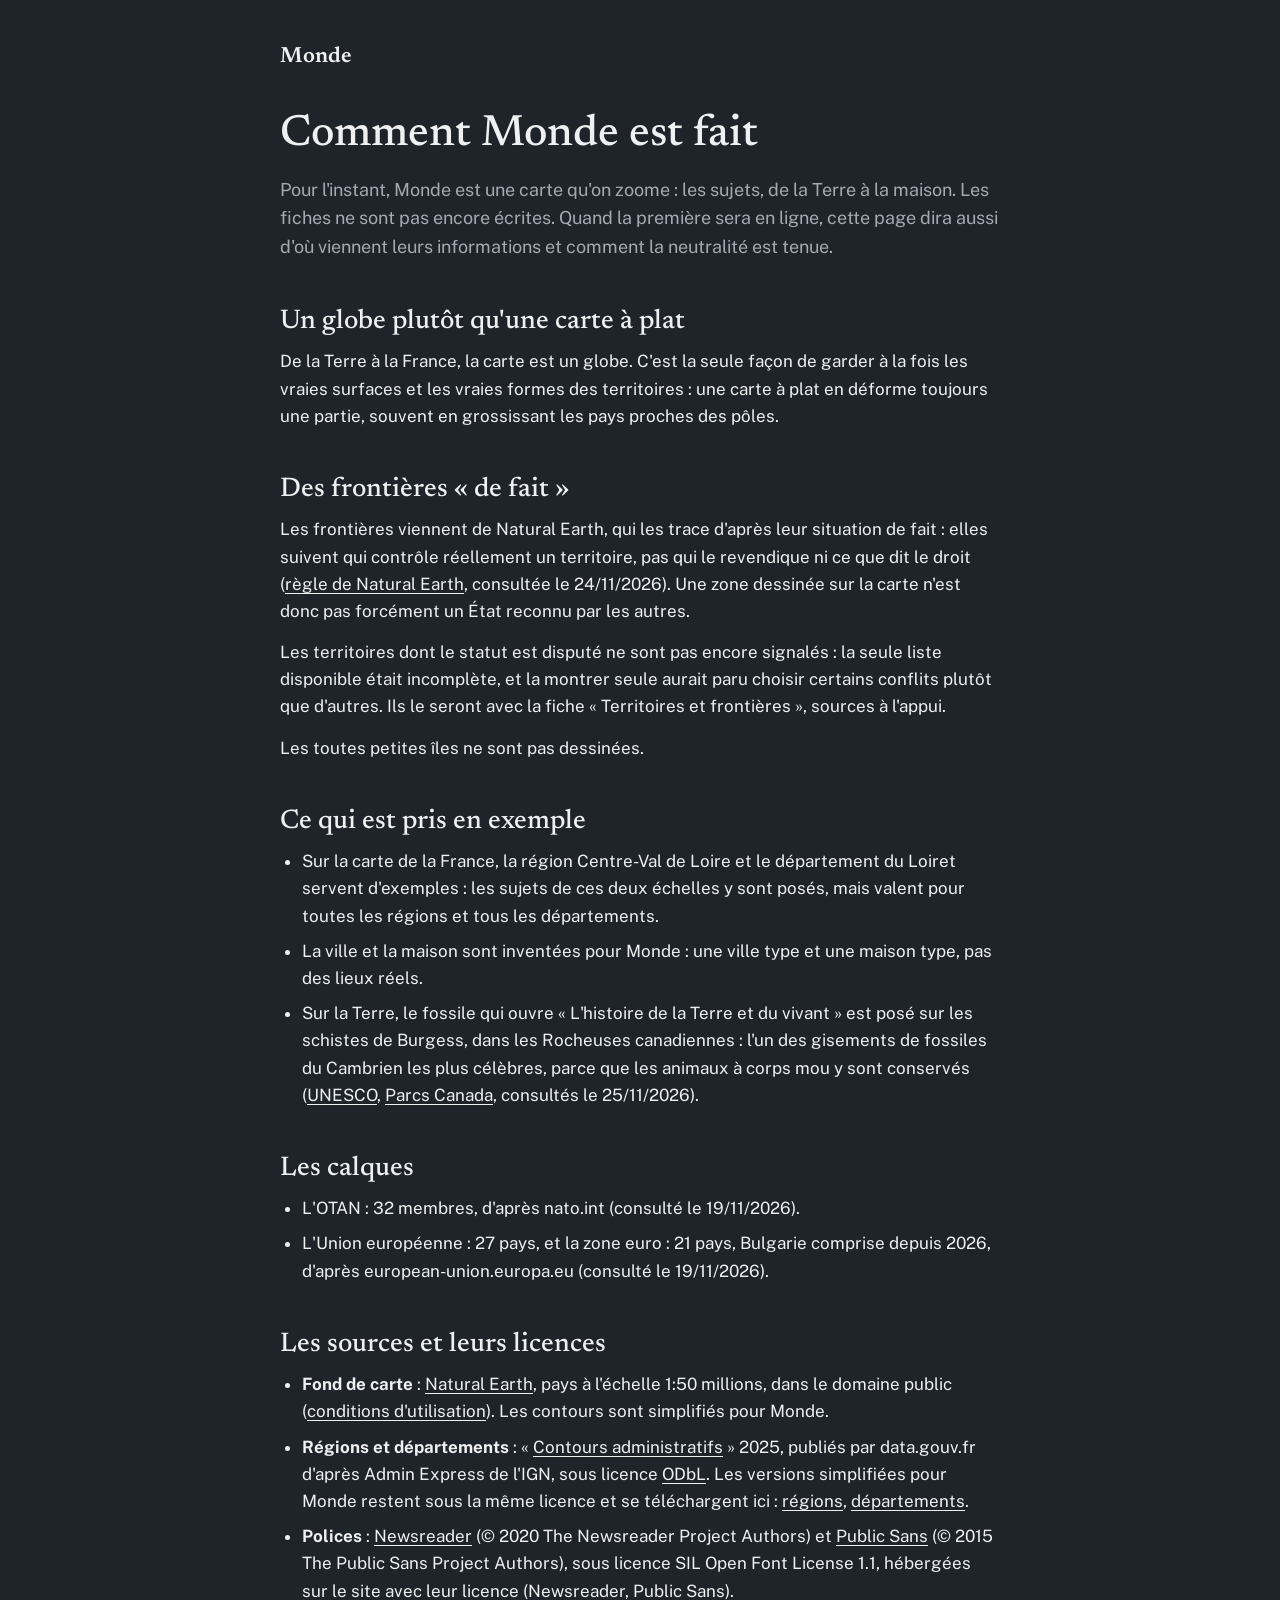
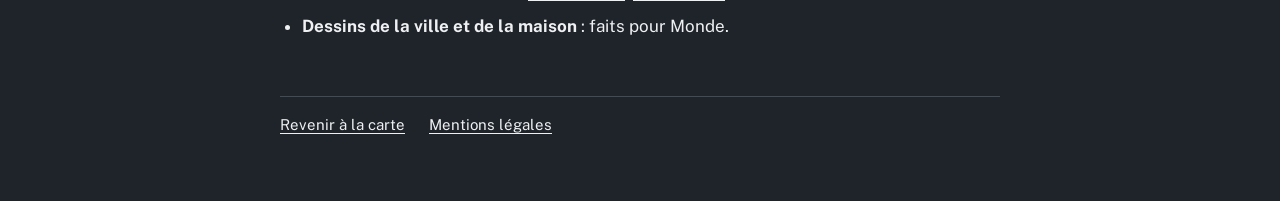
==== commit ad99a5ea: "La Terre : un fossile ouvre la fiche, et la frise passe dans la fiche Sur la carte, plus de frise : " ====
--- a/comment-monde-est-fait.html
+++ b/comment-monde-est-fait.html
@@ -14,10 +14,10 @@
 <main class="page">
 <a class="marque-page" href="./">Monde</a>
 <h1>Comment Monde est fait</h1>
-<p class="chapeau">Pour l'instant, Monde est une carte qu'on zoome : les sujets, de la planète à la maison. Les fiches ne sont pas encore écrites. Quand la première sera en ligne, cette page dira aussi d'où viennent leurs informations et comment la neutralité est tenue.</p>
+<p class="chapeau">Pour l'instant, Monde est une carte qu'on zoome : les sujets, de la Terre à la maison. Les fiches ne sont pas encore écrites. Quand la première sera en ligne, cette page dira aussi d'où viennent leurs informations et comment la neutralité est tenue.</p>
 
 <h2>Un globe plutôt qu'une carte à plat</h2>
-<p>De la planète à la France, la carte est un globe. C'est la seule façon de garder à la fois les vraies surfaces et les vraies formes des territoires : une carte à plat en déforme toujours une partie, souvent en grossissant les pays proches des pôles.</p>
+<p>De la Terre à la France, la carte est un globe. C'est la seule façon de garder à la fois les vraies surfaces et les vraies formes des territoires : une carte à plat en déforme toujours une partie, souvent en grossissant les pays proches des pôles.</p>
 
 <h2>Des frontières « de fait »</h2>
 <p>Les frontières viennent de Natural Earth, qui les trace d'après leur situation de fait : elles suivent qui contrôle réellement un territoire, pas qui le revendique ni ce que dit le droit (<a href="https://www.naturalearthdata.com/about/disputed-boundaries-policy/">règle de Natural Earth</a>, consultée le 24/11/2026). Une zone dessinée sur la carte n'est donc pas forcément un État reconnu par les autres.</p>
@@ -28,10 +28,8 @@
 <ul>
 <li>Sur la carte de la France, la région Centre-Val de Loire et le département du Loiret servent d'exemples : les sujets de ces deux échelles y sont posés, mais valent pour toutes les régions et tous les départements.</li>
 <li>La ville et la maison sont inventées pour Monde : une ville type et une maison type, pas des lieux réels.</li>
+<li>Sur la Terre, le fossile qui ouvre « L'histoire de la Terre et du vivant » est posé sur les schistes de Burgess, dans les Rocheuses canadiennes : l'un des gisements de fossiles du Cambrien les plus célèbres, parce que les animaux à corps mou y sont conservés (<a href="https://whc.unesco.org/fr/list/304/">UNESCO</a>, <a href="https://parcs.canada.ca/pn-np/bc/yoho/activ/burgess">Parcs Canada</a>, consultés le 25/11/2026).</li>
 </ul>
-
-<h2>Les continents d'autrefois</h2>
-<p>Sous la planète, la frise de l'histoire de la Terre : en survolant un moment, le globe montre où étaient les terres il y a 539, 475, 390, 250 et 66 millions d'années ; un clic ouvre la fiche à ce moment. Ce sont les terres d'aujourd'hui, replacées là où des chercheurs estiment qu'elles étaient ; le rivage de l'époque n'est pas dessiné. Plus on remonte, moins c'est sûr : les reconstitutions de différentes équipes s'écartent davantage pour les époques anciennes (<a href="https://doi.org/10.1111/2041-210X.14204">Buffan et al., 2023</a>). Chaque carte porte sa note de fiabilité : 7 sur 10 pour 539, 475 et 390 millions d'années, 9 sur 10 pour 250 et 66 millions d'années. Avant 539 millions d'années, aucune carte n'est montrée.</p>
 
 <h2>Les calques</h2>
 <ul>
@@ -43,7 +41,6 @@
 <ul>
 <li><b>Fond de carte</b> : <a href="https://www.naturalearthdata.com/">Natural Earth</a>, pays à l'échelle 1:50 millions, dans le domaine public (<a href="https://www.naturalearthdata.com/about/terms-of-use/">conditions d'utilisation</a>). Les contours sont simplifiés pour Monde.</li>
 <li><b>Régions et départements</b> : « <a href="https://www.data.gouv.fr/fr/datasets/contours-administratifs/">Contours administratifs</a> » 2025, publiés par data.gouv.fr d'après Admin Express de l'IGN, sous licence <a href="https://opendatacommons.org/licenses/odbl/1-0/">ODbL</a>. Les versions simplifiées pour Monde restent sous la même licence et se téléchargent ici : <a href="site/donnees/regions.json">régions</a>, <a href="site/donnees/departements.json">départements</a>.</li>
-<li><b>Continents d'autrefois</b> : modèle de <a href="https://doi.org/10.1016/j.earscirev.2020.103477">Merdith et al. (2021)</a>, « Extending full-plate tectonic models into deep time », <i>Earth-Science Reviews</i> 214, 103477 ; données sous licence <a href="https://creativecommons.org/licenses/by/4.0/deed.fr">Creative Commons Attribution 4.0 (CC BY 4.0)</a>, <a href="https://doi.org/10.5281/zenodo.13635864">dépôt Zenodo</a>, version 1.2.4 ; côtes calculées le 25/11/2026 par le service en ligne de <a href="https://www.gplates.org/">GPlates</a> (projet EarthByte). Monde les a modifiées : tracés allégés, plus petites îles retirées. La version simplifiée se télécharge ici : <a href="site/donnees/epoques.json">continents d'autrefois</a>.</li>
 <li><b>Polices</b> : <a href="https://github.com/productiontype/Newsreader">Newsreader</a> (© 2020 The Newsreader Project Authors) et <a href="https://github.com/uswds/public-sans">Public Sans</a> (© 2015 The Public Sans Project Authors), sous licence SIL Open Font License 1.1, hébergées sur le site avec leur licence (<a href="site/polices/OFL-newsreader.txt">Newsreader</a>, <a href="site/polices/OFL-public-sans.txt">Public Sans</a>).</li>
 <li><b>Dessins de la ville et de la maison</b> : faits pour Monde.</li>
 </ul>
--- a/site/styles.css
+++ b/site/styles.css
@@ -76,20 +76,13 @@
 .titre-scene { position: absolute; left: 0; right: 0; bottom: 32px; display: flex; flex-direction: column; align-items: center; gap: 8px; pointer-events: none; }
 .titre-scene h1 { margin: 0; font-family: var(--titre); font-size: 52px; line-height: 1; font-weight: 500; letter-spacing: -0.01em; }
 .titre-scene p { margin: 0; font-size: 14px; color: var(--encre-2); }
-.titre-scene { transition: opacity .8s; }
-.titre-scene.parti { opacity: 0; }
-/* La frise de l'histoire de la Terre, sous le globe de la planète (globe.js, construireFrise) */
-.frise { position: absolute; height: 44px; }
-.frise::before { content: ""; position: absolute; left: 0; right: 0; top: 14px; height: 2px; border-radius: 1px; background: var(--filet); }
-.frise-pt { position: absolute; top: 15px; width: 26px; height: 26px; transform: translate(-50%, -50%); border-radius: 50%; }
-.frise-pt::after { content: ""; position: absolute; left: 50%; top: 50%; width: 10px; height: 10px; transform: translate(-50%, -50%); border-radius: 50%; background: var(--encre); border: 3px solid var(--fond); transition: width .15s, height .15s, background .15s; }
-.frise-pt:hover::after, .frise-pt:focus-visible::after { width: 14px; height: 14px; background: var(--choix); }
-.frise-pt:focus-visible { outline-offset: -2px; }
-.frise-bout { position: absolute; top: 28px; font-size: 12px; color: var(--encre-2); white-space: nowrap; left: 0; transform: translateX(-12px); }
-.frise-bout.droite { left: auto; right: 0; transform: translateX(12px); }
-.frise-bulle { position: absolute; z-index: 4; width: max-content; max-width: 320px; transform: translate(-50%, calc(-100% - 6px)); display: flex; flex-direction: column; gap: 3px; padding: 10px 13px; border-radius: 10px; background: var(--surface); box-shadow: var(--ombre); font-size: 13px; line-height: 1.4; pointer-events: none; }
-.frise-bulle b { font-size: 14px; }
-.frise-bulle .petit { color: var(--encre-2); font-size: 12px; }
+/* Un sujet porté par une icône sur le globe (le fossile) : son nom n'apparaît qu'au survol ou au clavier */
+.pin.icone { gap: 6px; transform: translate(-14px, -50%); }
+.pin.icone.gauche { transform: translate(calc(-100% + 14px), -50%); }
+.pin.icone .ic { flex: none; filter: drop-shadow(0 1px 2px rgb(0 0 0 / .5)); transition: transform .15s; }
+.pin.icone:hover .ic, .pin.icone:focus-visible .ic { transform: scale(1.15); }
+.pin.icone .lb { opacity: 0; transition: opacity .15s; pointer-events: none; }
+.pin.icone:hover .lb, .pin.icone:focus-visible .lb { opacity: 1; }
 
 /* Le haut de l'écran */
 .cap { position: absolute; top: 18px; width: max-content; display: flex; gap: 2px; align-items: center; padding: 5px; background: var(--surface); border-radius: 12px; box-shadow: var(--ombre); z-index: 5; }
@@ -110,6 +103,9 @@
 .st .o { width: 9px; height: 9px; border-radius: 50%; border: 1.5px solid var(--encre-2); background: var(--surface); margin-left: 16px; box-sizing: content-box; }
 .st.on { color: var(--encre); font-weight: 700; }
 .st.on .o { background: var(--accent); border-color: var(--accent); box-shadow: 0 0 0 4px rgb(238 240 242 / .18); }
+/* repliée (demande du 25/11/2026) : seulement +, le nom de l'échelle où l'on est, et − ; toute la liste au survol ou au clavier */
+.ech:not(:hover):not(:focus-within) .st:not(.on), .ech:not(:hover):not(:focus-within) .rail::before, .ech:not(:hover):not(:focus-within) .st .o { display: none; }
+.ech:not(:hover):not(:focus-within) .st.on { justify-content: center; padding: 0 4px; }
 
 /* Les étiquettes posées sur la carte */
 .pin { position: absolute; display: flex; align-items: center; gap: 8px; min-height: 44px; padding: 0; border: 0; background: none; color: var(--encre); text-decoration: none; transform: translate(-8px, -50%); transition: opacity .15s; cursor: pointer; }
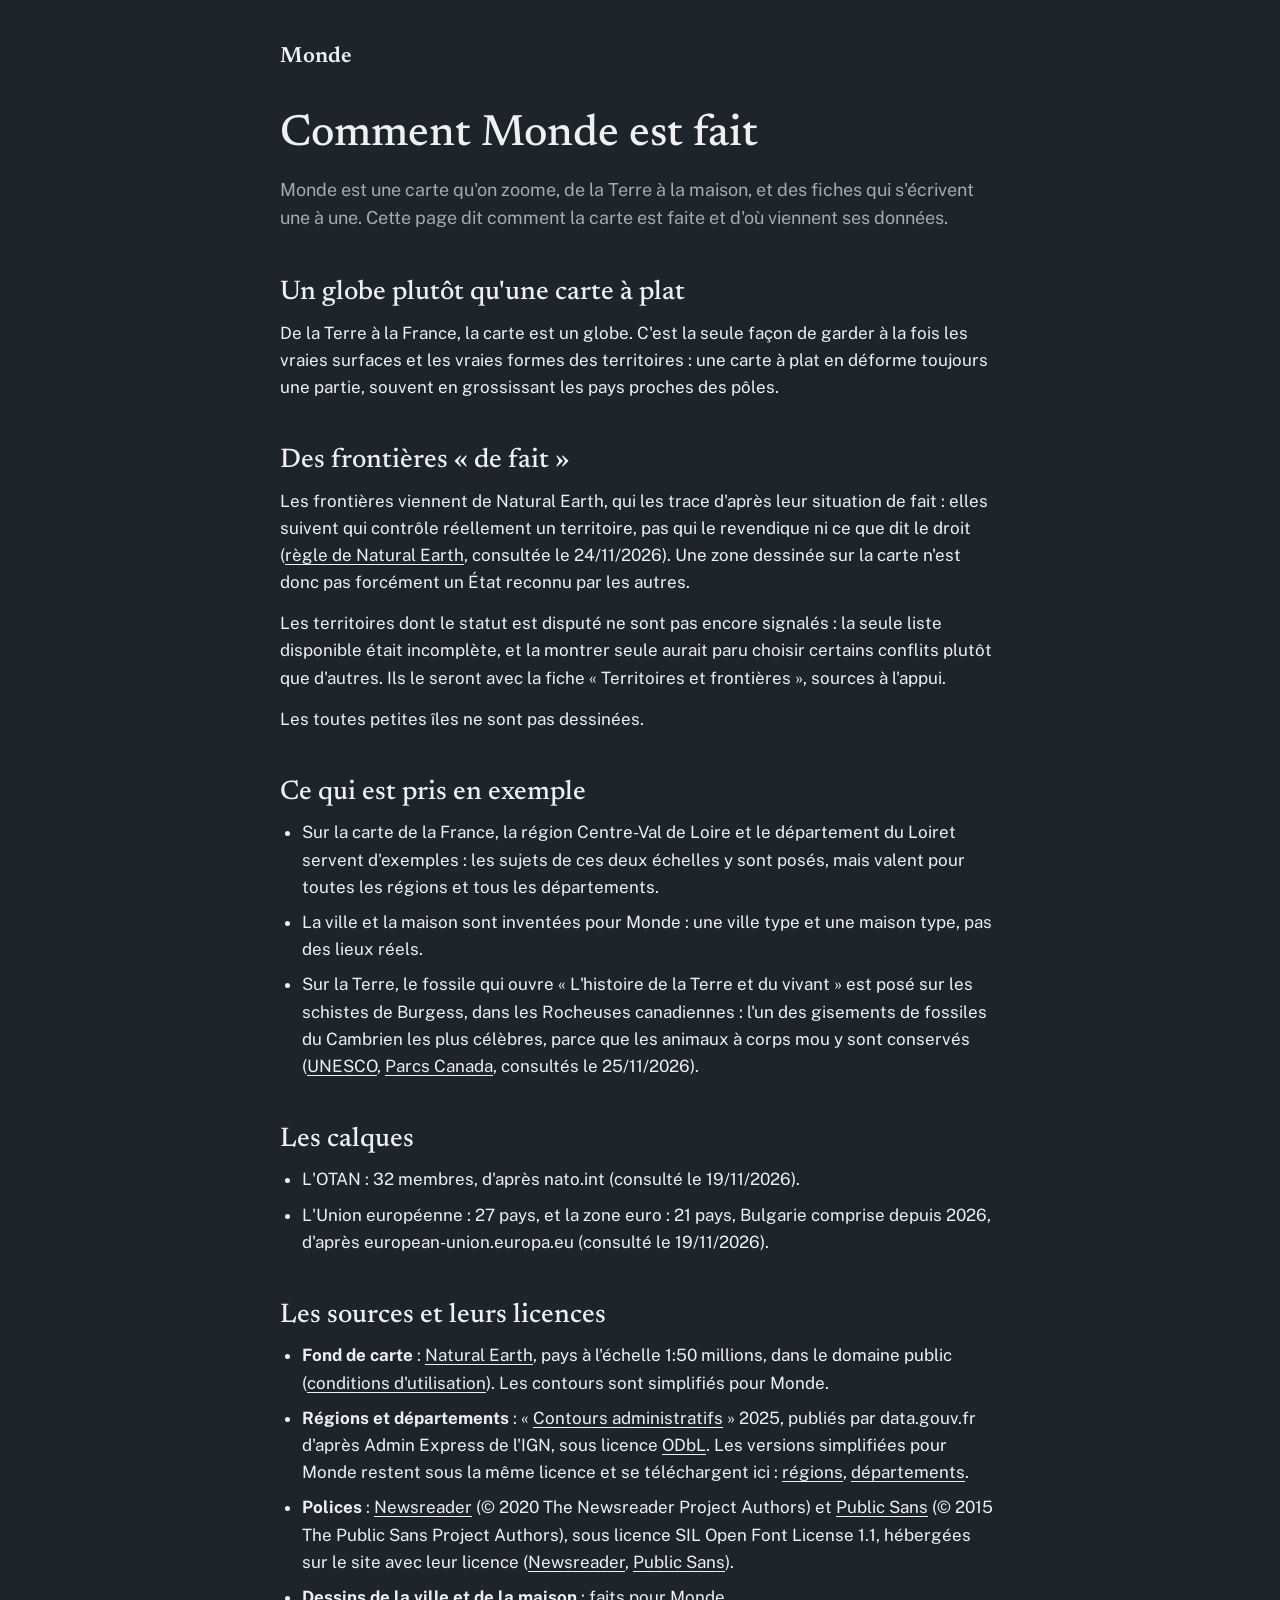
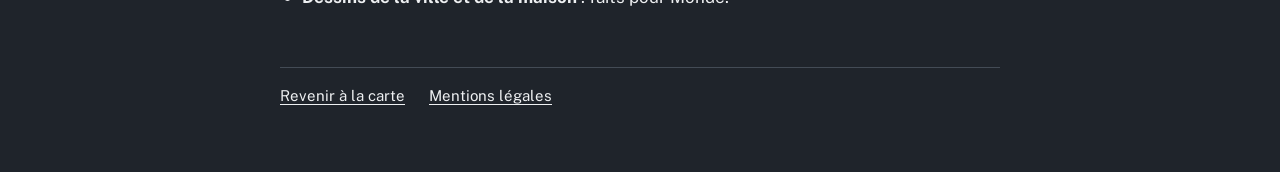
==== commit 0052db70: "« Comment Monde est fait » : un chapeau à jour La première fiche est en ligne : le chapeau ne dit pl" ====
--- a/comment-monde-est-fait.html
+++ b/comment-monde-est-fait.html
@@ -14,7 +14,7 @@
 <main class="page">
 <a class="marque-page" href="./">Monde</a>
 <h1>Comment Monde est fait</h1>
-<p class="chapeau">Pour l'instant, Monde est une carte qu'on zoome : les sujets, de la Terre à la maison. Les fiches ne sont pas encore écrites. Quand la première sera en ligne, cette page dira aussi d'où viennent leurs informations et comment la neutralité est tenue.</p>
+<p class="chapeau">Monde est une carte qu'on zoome, de la Terre à la maison, et des fiches qui s'écrivent une à une. Cette page dit comment la carte est faite et d'où viennent ses données.</p>
 
 <h2>Un globe plutôt qu'une carte à plat</h2>
 <p>De la Terre à la France, la carte est un globe. C'est la seule façon de garder à la fois les vraies surfaces et les vraies formes des territoires : une carte à plat en déforme toujours une partie, souvent en grossissant les pays proches des pôles.</p>
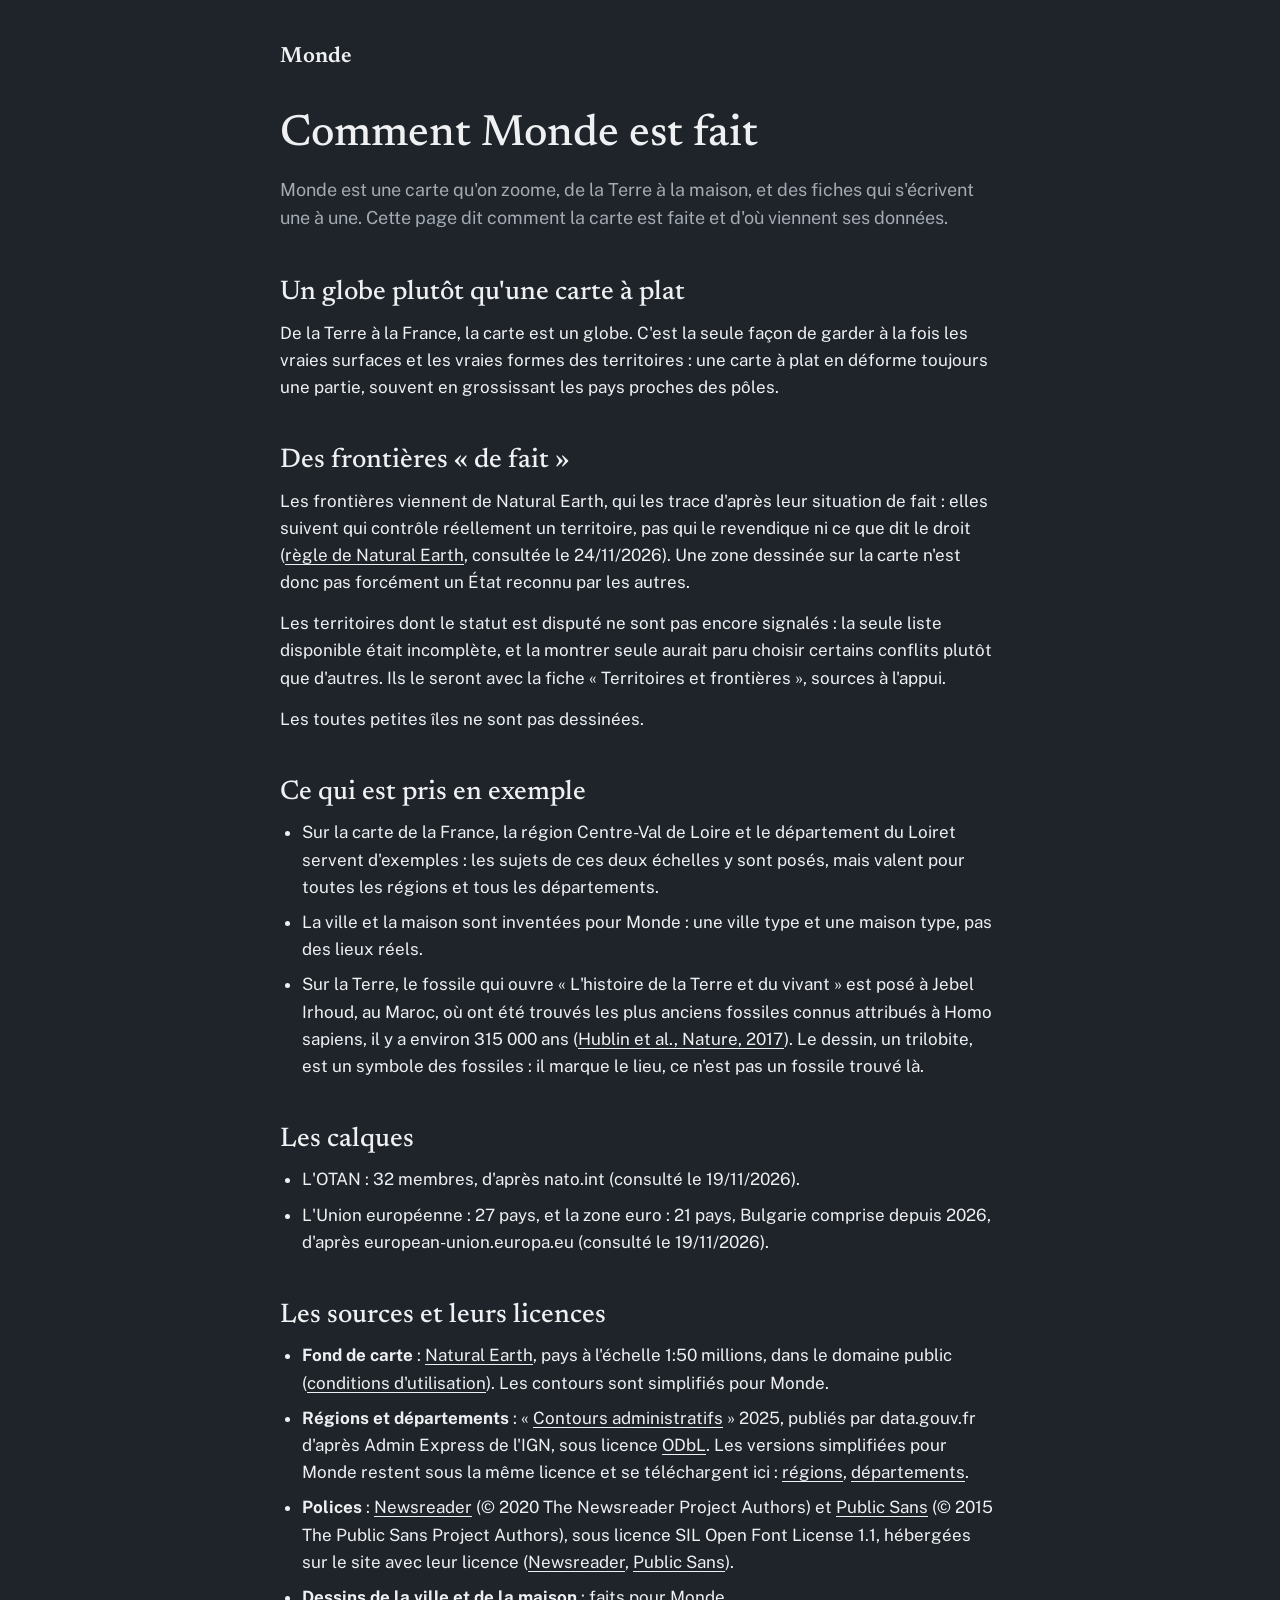
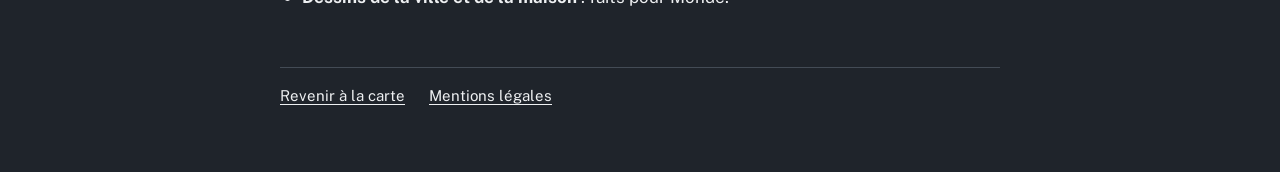
==== commit 67130034: "La Terre : un trilobite à Jebel Irhoud ouvre la fiche Le fossile qui ouvre « L'histoire de la Terre " ====
--- a/comment-monde-est-fait.html
+++ b/comment-monde-est-fait.html
@@ -28,7 +28,7 @@
 <ul>
 <li>Sur la carte de la France, la région Centre-Val de Loire et le département du Loiret servent d'exemples : les sujets de ces deux échelles y sont posés, mais valent pour toutes les régions et tous les départements.</li>
 <li>La ville et la maison sont inventées pour Monde : une ville type et une maison type, pas des lieux réels.</li>
-<li>Sur la Terre, le fossile qui ouvre « L'histoire de la Terre et du vivant » est posé sur les schistes de Burgess, dans les Rocheuses canadiennes : l'un des gisements de fossiles du Cambrien les plus célèbres, parce que les animaux à corps mou y sont conservés (<a href="https://whc.unesco.org/fr/list/304/">UNESCO</a>, <a href="https://parcs.canada.ca/pn-np/bc/yoho/activ/burgess">Parcs Canada</a>, consultés le 25/11/2026).</li>
+<li>Sur la Terre, le fossile qui ouvre « L'histoire de la Terre et du vivant » est posé à Jebel Irhoud, au Maroc, où ont été trouvés les plus anciens fossiles connus attribués à Homo sapiens, il y a environ 315 000 ans (<a href="https://www.nature.com/articles/nature22336">Hublin et al., Nature, 2017</a>). Le dessin, un trilobite, est un symbole des fossiles : il marque le lieu, ce n'est pas un fossile trouvé là.</li>
 </ul>
 
 <h2>Les calques</h2>
--- a/site/styles.css
+++ b/site/styles.css
@@ -76,9 +76,10 @@
 .titre-scene { position: absolute; left: 0; right: 0; bottom: 32px; display: flex; flex-direction: column; align-items: center; gap: 8px; pointer-events: none; }
 .titre-scene h1 { margin: 0; font-family: var(--titre); font-size: 52px; line-height: 1; font-weight: 500; letter-spacing: -0.01em; }
 .titre-scene p { margin: 0; font-size: 14px; color: var(--encre-2); }
-/* Un sujet porté par une icône sur le globe (le fossile) : son nom n'apparaît qu'au survol ou au clavier */
-.pin.icone { gap: 6px; transform: translate(-14px, -50%); }
-.pin.icone.gauche { transform: translate(calc(-100% + 14px), -50%); }
+/* Un sujet porté par une icône sur le globe (le trilobite dans son rond) : centrée sur le lieu ; son nom n'apparaît qu'au
+   survol ou au clavier */
+.pin.icone { gap: 6px; transform: translate(-16px, -50%); }
+.pin.icone.gauche { transform: translate(calc(-100% + 16px), -50%); }
 .pin.icone .ic { flex: none; filter: drop-shadow(0 1px 2px rgb(0 0 0 / .5)); transition: transform .15s; }
 .pin.icone:hover .ic, .pin.icone:focus-visible .ic { transform: scale(1.15); }
 .pin.icone .lb { opacity: 0; transition: opacity .15s; pointer-events: none; }
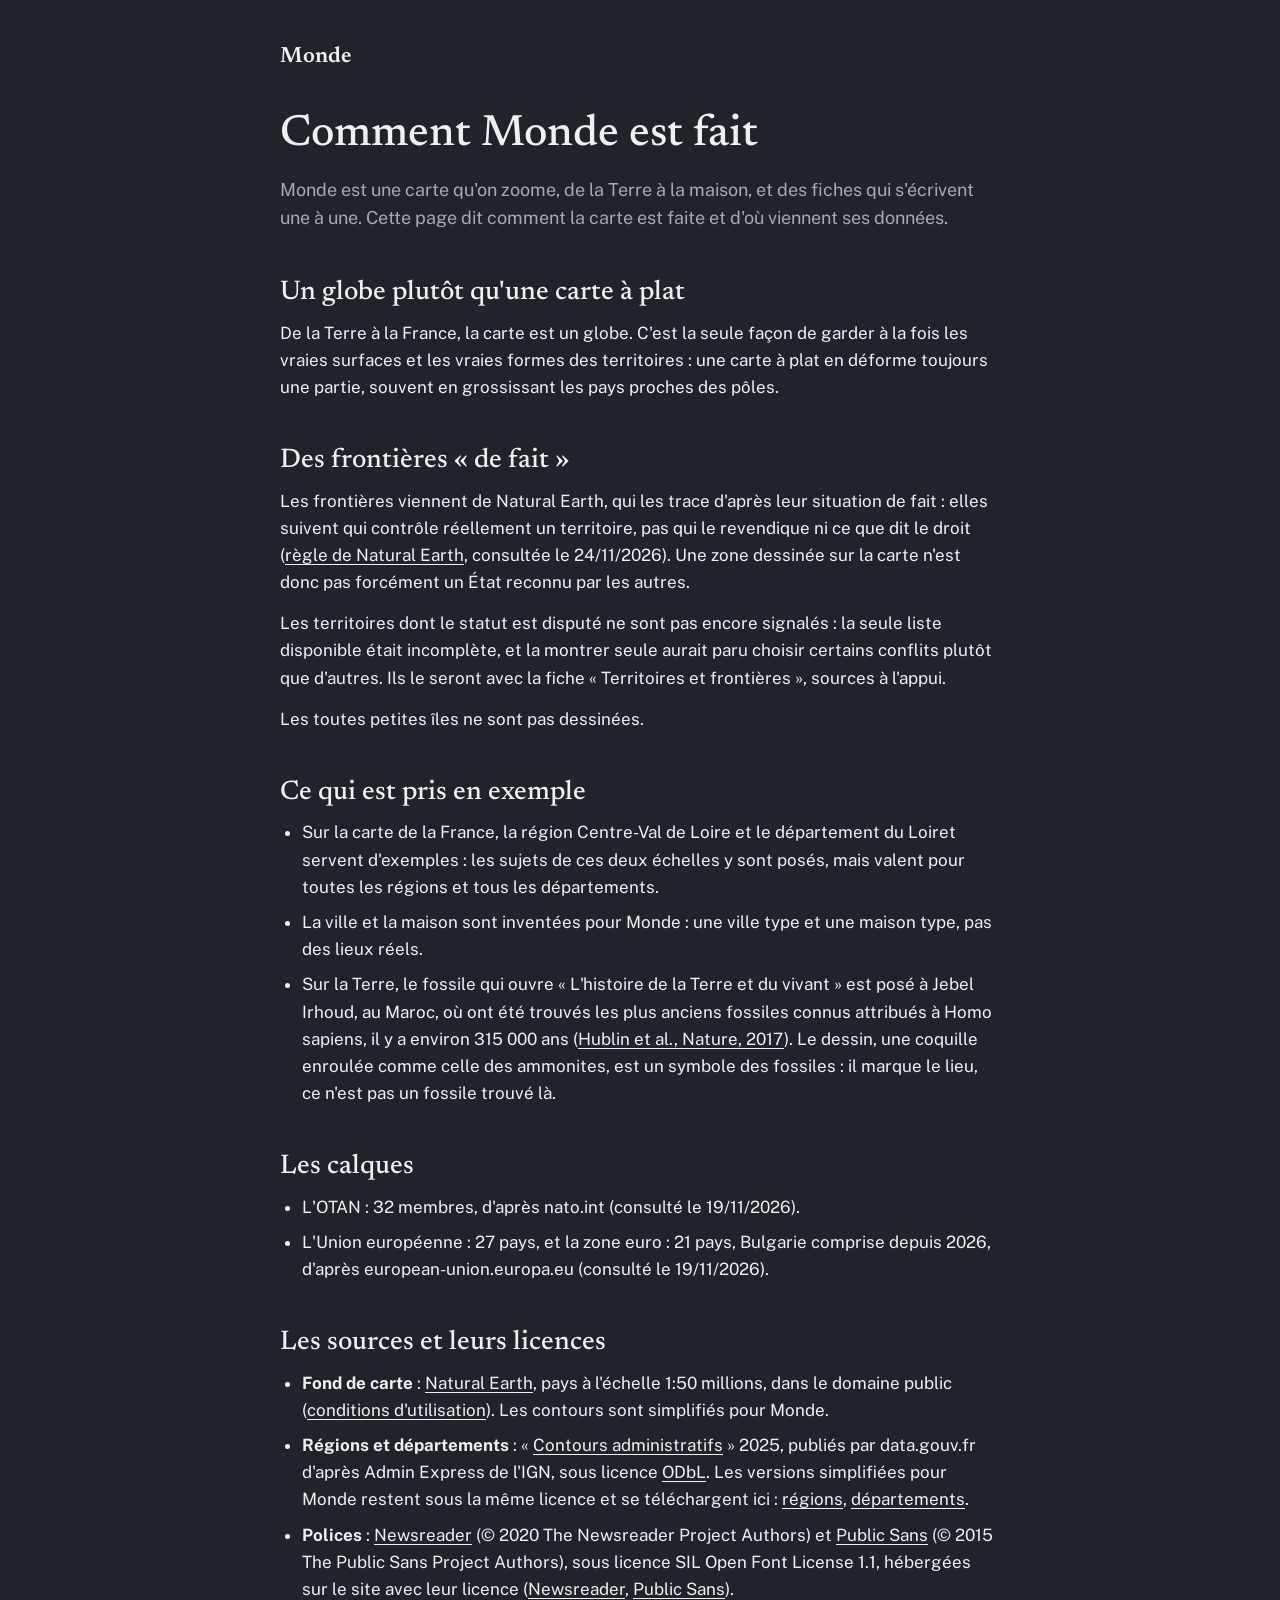
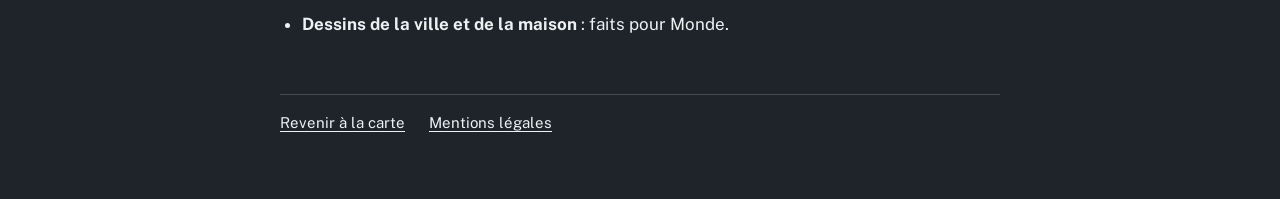
==== commit 6d13313a: "La Terre : une coquille fossile, centrée, à la place du trilobite Co-Authored-By: Claude Opus 5.5 <n" ====
--- a/comment-monde-est-fait.html
+++ b/comment-monde-est-fait.html
@@ -28,7 +28,7 @@
 <ul>
 <li>Sur la carte de la France, la région Centre-Val de Loire et le département du Loiret servent d'exemples : les sujets de ces deux échelles y sont posés, mais valent pour toutes les régions et tous les départements.</li>
 <li>La ville et la maison sont inventées pour Monde : une ville type et une maison type, pas des lieux réels.</li>
-<li>Sur la Terre, le fossile qui ouvre « L'histoire de la Terre et du vivant » est posé à Jebel Irhoud, au Maroc, où ont été trouvés les plus anciens fossiles connus attribués à Homo sapiens, il y a environ 315 000 ans (<a href="https://www.nature.com/articles/nature22336">Hublin et al., Nature, 2017</a>). Le dessin, un trilobite, est un symbole des fossiles : il marque le lieu, ce n'est pas un fossile trouvé là.</li>
+<li>Sur la Terre, le fossile qui ouvre « L'histoire de la Terre et du vivant » est posé à Jebel Irhoud, au Maroc, où ont été trouvés les plus anciens fossiles connus attribués à Homo sapiens, il y a environ 315 000 ans (<a href="https://www.nature.com/articles/nature22336">Hublin et al., Nature, 2017</a>). Le dessin, une coquille enroulée comme celle des ammonites, est un symbole des fossiles : il marque le lieu, ce n'est pas un fossile trouvé là.</li>
 </ul>
 
 <h2>Les calques</h2>
--- a/site/styles.css
+++ b/site/styles.css
@@ -76,7 +76,7 @@
 .titre-scene { position: absolute; left: 0; right: 0; bottom: 32px; display: flex; flex-direction: column; align-items: center; gap: 8px; pointer-events: none; }
 .titre-scene h1 { margin: 0; font-family: var(--titre); font-size: 52px; line-height: 1; font-weight: 500; letter-spacing: -0.01em; }
 .titre-scene p { margin: 0; font-size: 14px; color: var(--encre-2); }
-/* Un sujet porté par une icône sur le globe (le trilobite dans son rond) : centrée sur le lieu ; son nom n'apparaît qu'au
+/* Un sujet porté par une icône sur le globe (la coquille fossile dans son rond) : centrée sur le lieu ; son nom n'apparaît qu'au
    survol ou au clavier */
 .pin.icone { gap: 6px; transform: translate(-16px, -50%); }
 .pin.icone.gauche { transform: translate(calc(-100% + 16px), -50%); }
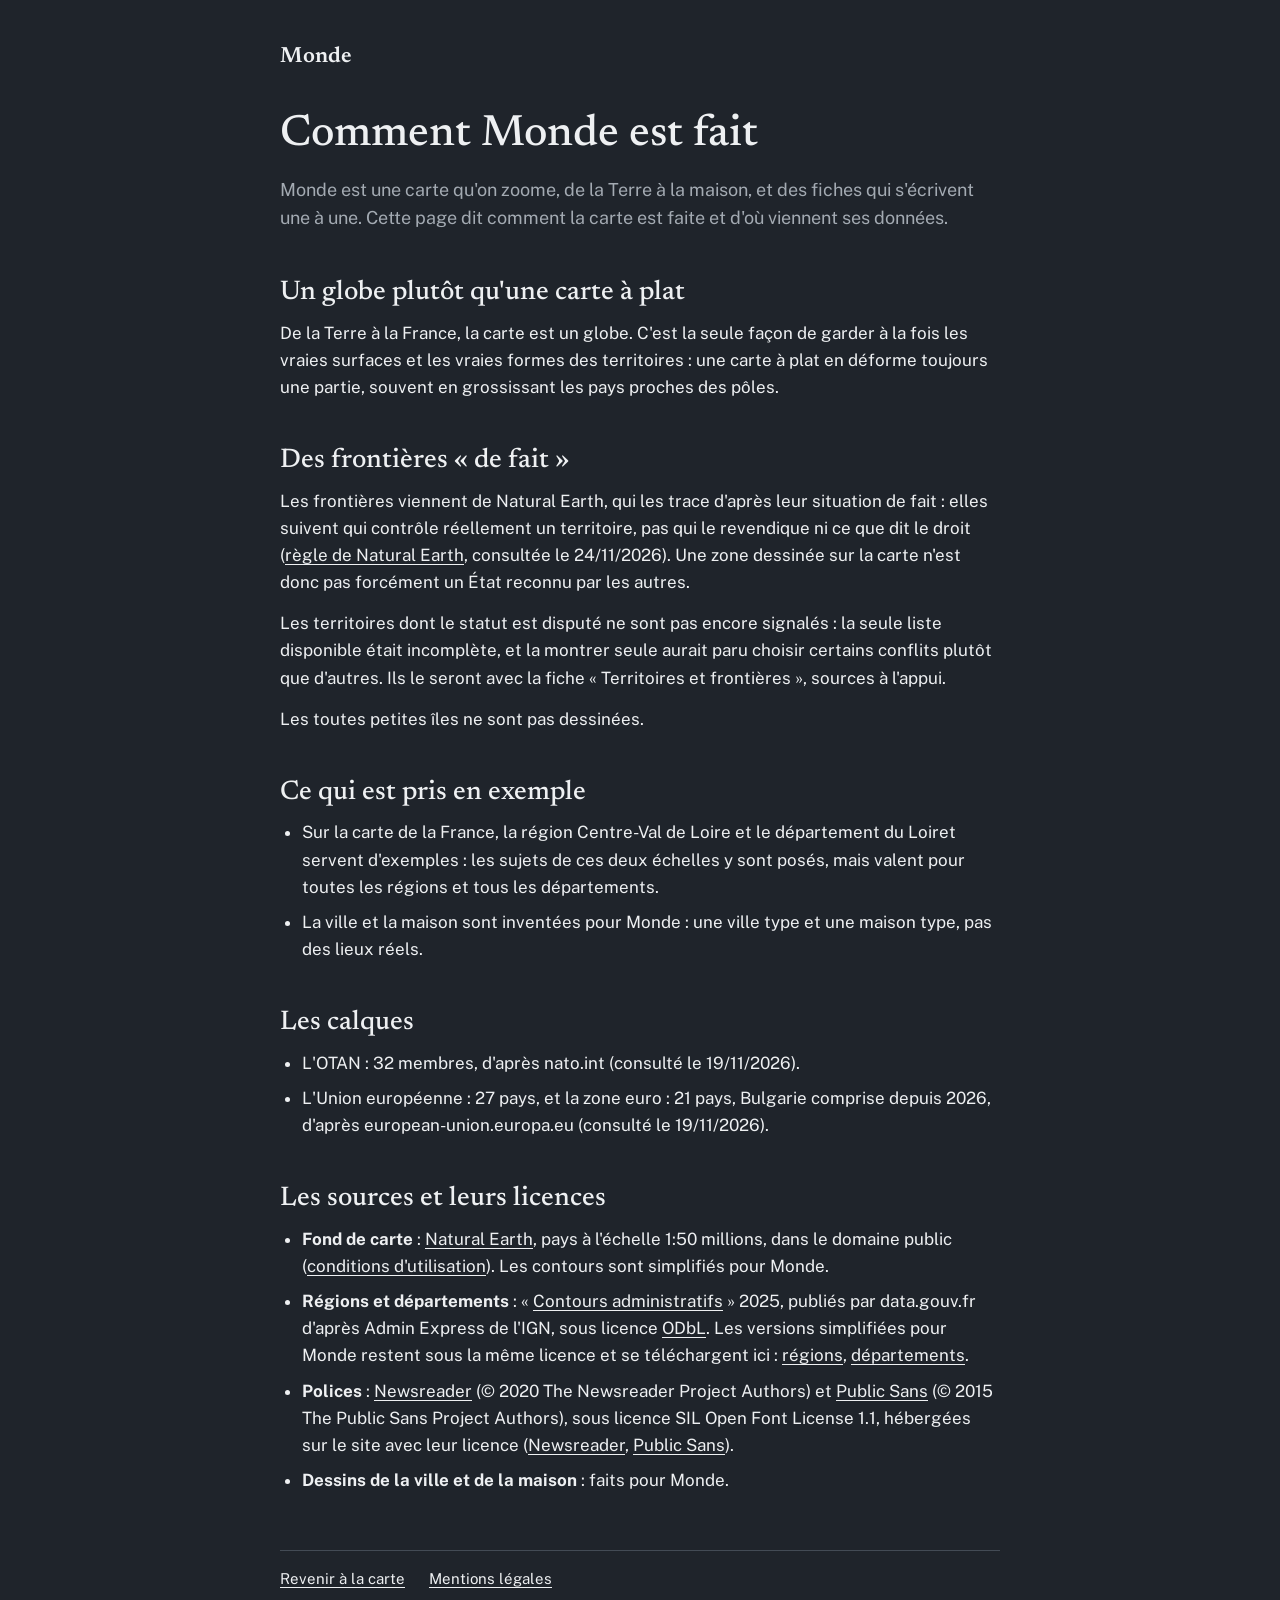
==== commit e9f61d44: "Le livre devient « De la Terre jusqu'à nous » ; la fiche passe à 9 étapes - Nouveau nom du livre et " ====
--- a/comment-monde-est-fait.html
+++ b/comment-monde-est-fait.html
@@ -28,7 +28,6 @@
 <ul>
 <li>Sur la carte de la France, la région Centre-Val de Loire et le département du Loiret servent d'exemples : les sujets de ces deux échelles y sont posés, mais valent pour toutes les régions et tous les départements.</li>
 <li>La ville et la maison sont inventées pour Monde : une ville type et une maison type, pas des lieux réels.</li>
-<li>Sur la Terre, le fossile qui ouvre « L'histoire de la Terre et du vivant » est posé à Jebel Irhoud, au Maroc, où ont été trouvés les plus anciens fossiles connus attribués à Homo sapiens, il y a environ 315 000 ans (<a href="https://www.nature.com/articles/nature22336">Hublin et al., Nature, 2017</a>). Le dessin, une coquille enroulée comme celle des ammonites, est un symbole des fossiles : il marque le lieu, ce n'est pas un fossile trouvé là.</li>
 </ul>
 
 <h2>Les calques</h2>
--- a/site/styles.css
+++ b/site/styles.css
@@ -76,6 +76,8 @@
 .titre-scene { position: absolute; left: 0; right: 0; bottom: 32px; display: flex; flex-direction: column; align-items: center; gap: 8px; pointer-events: none; }
 .titre-scene h1 { margin: 0; font-family: var(--titre); font-size: 52px; line-height: 1; font-weight: 500; letter-spacing: -0.01em; }
 .titre-scene p { margin: 0; font-size: 14px; color: var(--encre-2); }
+/* la question de Monde sous la Terre (26/11/2026), sur deux lignes équilibrées */
+.titre-scene p.question { max-width: 620px; font-family: var(--titre); font-size: 34px; line-height: 1.2; font-weight: 500; color: var(--encre); text-align: center; text-wrap: balance; }
 /* Un sujet porté par une icône sur le globe (la coquille fossile dans son rond) : centrée sur le lieu ; son nom n'apparaît qu'au
    survol ou au clavier */
 .pin.icone { gap: 6px; transform: translate(-16px, -50%); }
@@ -84,6 +86,40 @@
 .pin.icone:hover .ic, .pin.icone:focus-visible .ic { transform: scale(1.15); }
 .pin.icone .lb { opacity: 0; transition: opacity .15s; pointer-events: none; }
 .pin.icone:hover .lb, .pin.icone:focus-visible .lb { opacity: 1; }
+
+/* Le panneau de lecture d'une fiche, à droite (accueil.js, ouvrirLecteur) : hors de la scène, il garde la taille du texte */
+.lecteur { position: fixed; top: 0; right: 0; bottom: 0; width: 56vw; z-index: 20; background: var(--surface); border-left: 1px solid #4a535e; box-shadow: -16px 0 40px rgb(0 0 0 / .5); transform: translateX(100%); transition: transform .5s cubic-bezier(.45,0,.25,1); }
+.lecteur.ouvert { transform: none; }
+.lecteur iframe { display: block; width: 100%; height: 100%; border: 0; }
+.lecteur .fermer { top: 12px; right: 23px; width: 28px; height: 28px; z-index: 1; background: var(--releve); border-radius: 8px; box-shadow: var(--ombre); color: var(--encre); }
+.lecteur .fermer svg { width: 13px; height: 13px; }
+@media (prefers-reduced-motion: reduce) { .lecteur { transition: none; } }
+
+/* Le livre, premier écran (livre.js) : un vieux livre légèrement usé (26/11/2026 ; maquette
+   outils/maquette/livre/vieux.html), dessiné en SVG par dessin-livre.js ; la couverture s'ouvre vers la gauche, de fausses
+   lignes sur les pages ; ouvert, il se range à gauche du panneau (transform posé par livre.js) */
+.scene-livre { position: absolute; inset: 0; display: grid; place-items: center; }
+.livre { position: relative; width: 300px; height: 400px; perspective: 1800px; cursor: pointer; transform-origin: left center; transition: transform .6s cubic-bezier(.45,0,.25,1); }
+.livre:focus-visible { outline: 2px solid var(--choix); outline-offset: 8px; border-radius: 6px; }
+.livre svg.dessin { position: absolute; inset: 0; width: 100%; height: 100%; overflow: visible; }
+/* le bloc des pages, un peu plus grand que la couverture à droite et en bas : l'épaisseur du livre */
+.livre .feuille { position: absolute; left: 6px; top: 5px; width: 301px; height: 401px; z-index: 0; }
+.livre .couv { position: absolute; inset: 0; transform-origin: left center; transform-style: preserve-3d; transition: transform .8s cubic-bezier(.45,0,.25,1); }
+/* tout est dessiné sur la face et l'intérieur (rien sur la couverture elle-même) : sinon le navigateur hésite entre deux
+   couches au même endroit ; pas de décalage en profondeur, qui grossit la face d'un rien et rend les os flous */
+.livre .face { position: absolute; inset: 0; backface-visibility: hidden; }
+.livre .dedans { position: absolute; inset: 0; z-index: 0; backface-visibility: hidden; transform: rotateY(180deg); }
+.livre .cadre { position: absolute; inset: 20px 18px 20px 47px; display: flex; flex-direction: column; align-items: center; justify-content: center; text-align: center; gap: 14px; }
+.livre .titre { font-family: var(--titre); font-weight: 600; font-size: 30px; line-height: 1.15; color: #ecd09a; padding: 0 14px; text-shadow: 0 1px 0 rgb(0 0 0 / .55), 0 -1px 0 rgb(255 255 255 / .08); }
+/* les fausses lignes (26/11/2026) : des traits arrondis, paragraphes finis par une ligne plus courte */
+.livre .lignes { position: absolute; display: flex; flex-direction: column; gap: 11px; z-index: 1; }
+.livre .feuille .lignes { inset: 48px 38px 44px 32px; }
+.livre .dedans .lignes { inset: 48px 32px 44px 38px; }
+.livre .lignes i { display: block; height: 5px; border-radius: 3px; background: rgb(70 48 28 / .22); }
+.livre .lignes b { display: block; height: 7px; }
+/* rien ne bouge au survol (26/11/2026) : seule la main du pointeur dit qu'on peut cliquer */
+.livre.ouvert .couv { transform: rotateY(-172deg); }
+@media (prefers-reduced-motion: reduce) { .livre, .livre .couv { transition: none; } }
 
 /* Le haut de l'écran */
 .cap { position: absolute; top: 18px; width: max-content; display: flex; gap: 2px; align-items: center; padding: 5px; background: var(--surface); border-radius: 12px; box-shadow: var(--ombre); z-index: 5; }
@@ -104,9 +140,10 @@
 .st .o { width: 9px; height: 9px; border-radius: 50%; border: 1.5px solid var(--encre-2); background: var(--surface); margin-left: 16px; box-sizing: content-box; }
 .st.on { color: var(--encre); font-weight: 700; }
 .st.on .o { background: var(--accent); border-color: var(--accent); box-shadow: 0 0 0 4px rgb(238 240 242 / .18); }
-/* repliée (demande du 25/11/2026) : seulement +, le nom de l'échelle où l'on est, et − ; toute la liste au survol ou au clavier */
-.ech:not(:hover):not(:focus-within) .st:not(.on), .ech:not(:hover):not(:focus-within) .rail::before, .ech:not(:hover):not(:focus-within) .st .o { display: none; }
-.ech:not(:hover):not(:focus-within) .st.on { justify-content: center; padding: 0 4px; }
+/* repliée (demande du 25/11/2026) : seulement +, le nom de l'échelle où l'on est, et − ; toute la liste seulement au clic sur
+   ce nom (26/11/2026 : dépliée au survol, elle déplaçait + et − sous la souris) ; accueil.js, deplier() */
+.ech:not(.deplie) .st:not(.on), .ech:not(.deplie) .rail::before, .ech:not(.deplie) .st .o { display: none; }
+.ech:not(.deplie) .st.on { justify-content: center; padding: 0 4px; }
 
 /* Les étiquettes posées sur la carte */
 .pin { position: absolute; display: flex; align-items: center; gap: 8px; min-height: 44px; padding: 0; border: 0; background: none; color: var(--encre); text-decoration: none; transform: translate(-8px, -50%); transition: opacity .15s; cursor: pointer; }
